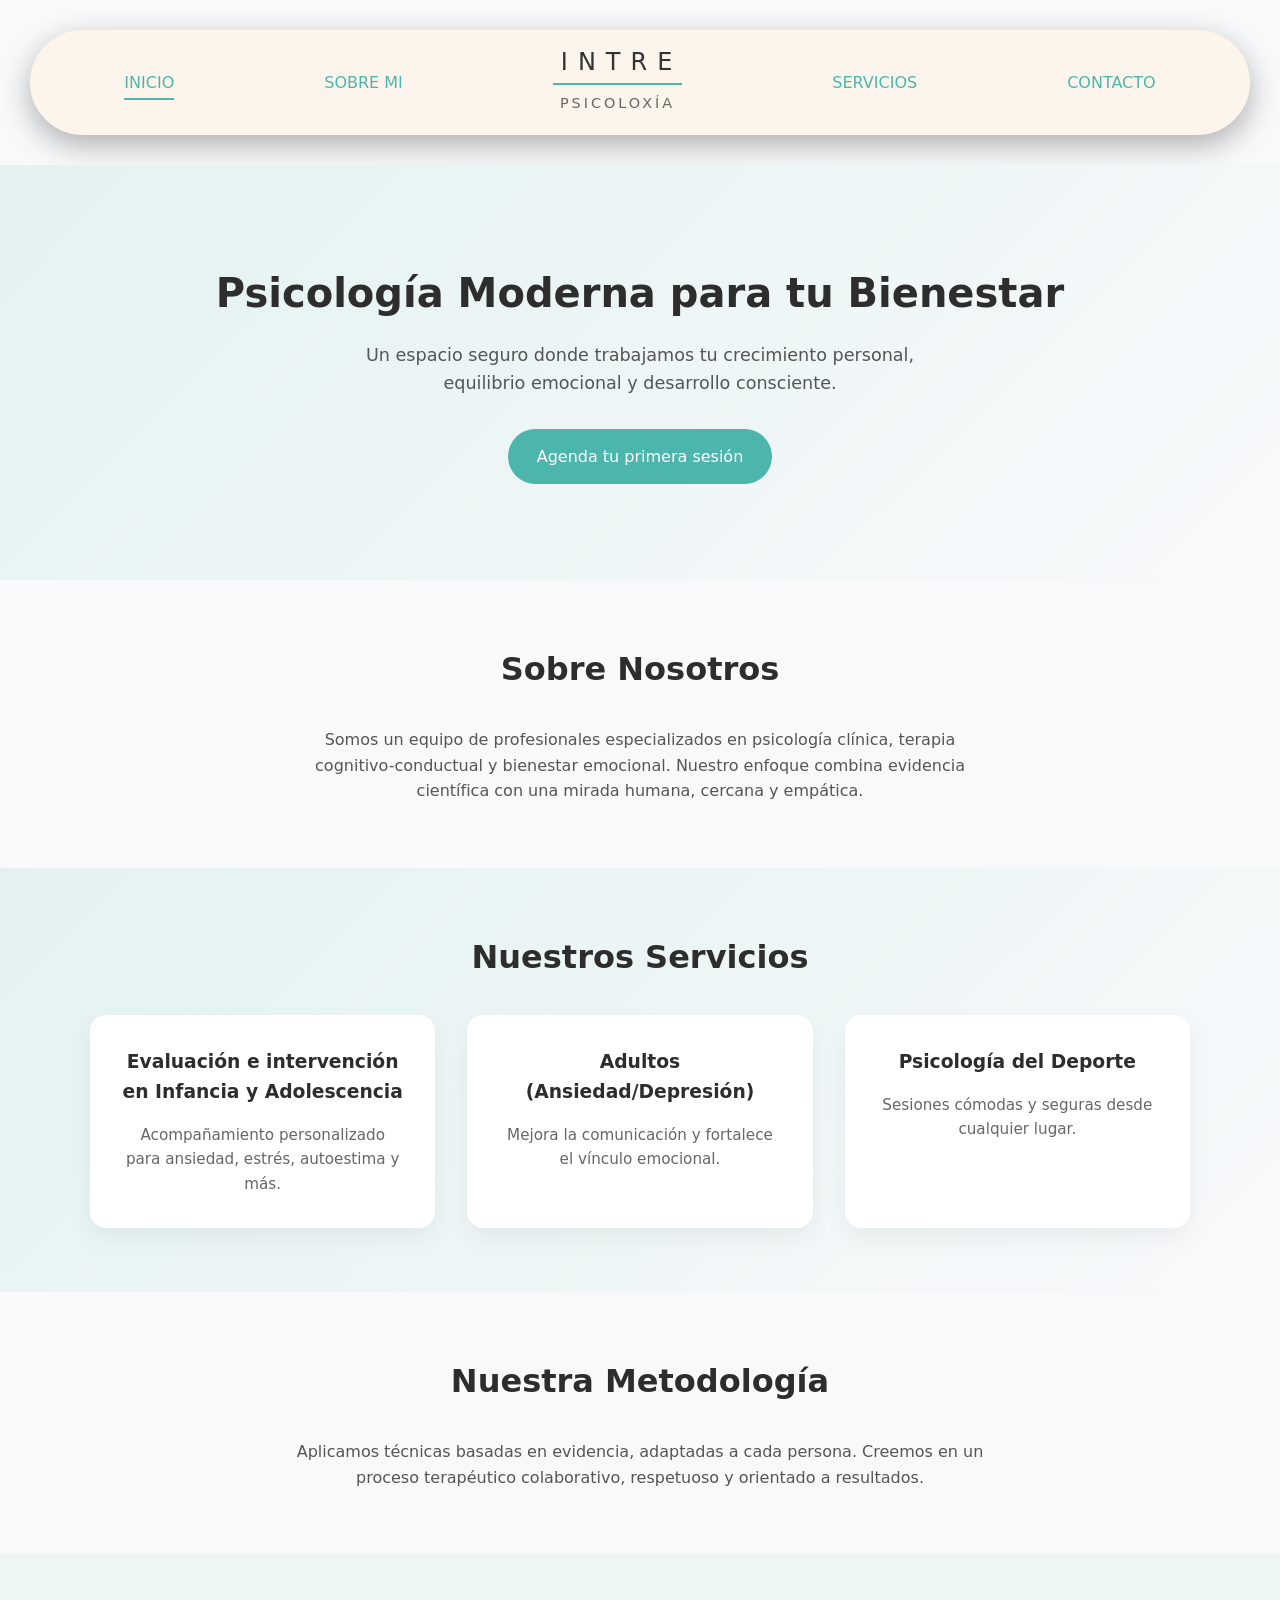
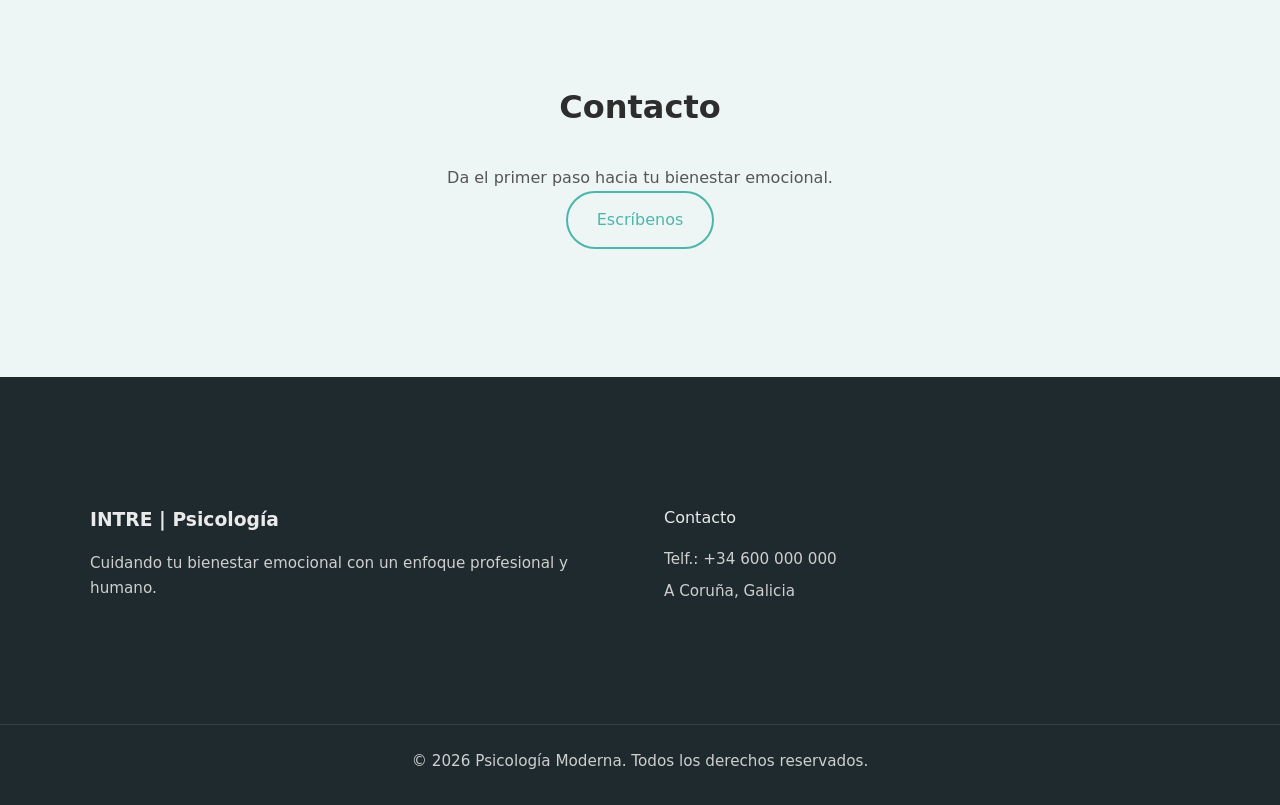
==== index.html @ 8d7d243c "add" ====
<!DOCTYPE html>
<html lang="es">
<head>
    <meta charset="UTF-8">
    <meta name="viewport" content="width=device-width, initial-scale=1.0">
    <title>INTRE | PSICOLOXÍA</title>
    <link rel="stylesheet" href="./estilos/estilos.css">
</head>
<body>
    <header>  
        <nav class="navBar">
            <ul class="navBarlist">
                <li><a class="enlace active" href="#">INICIO</a></li>
                <li><a class="enlace" href="#">SOBRE MI</a></li>
                <li class="logo-item">
                    <div class="logo-intre">
                        <a href="#">
                            <span class="nombre-principal">INTRE</span>
                            <div class="linea-divisora"></div>
                            <span class="especialidad">PSICOLOXÍA</span>
                        </a>
                    </div>
                </li>
                <li><a class="enlace" href="#">SERVICIOS</a></li>
                <li><a class="enlace" href="./views/contacto.html">CONTACTO</a></li>
            </ul>
        </nav>
    </header>
    <main>
      <!-- HERO -->
      <section class="hero">
        <div class="hero-content">
          <h1>Psicología Moderna para tu Bienestar</h1>
          <p>
            Un espacio seguro donde trabajamos tu crecimiento personal,
            equilibrio emocional y desarrollo consciente.
          </p>
          <a href="#contacto" class="btn-primary">Agenda tu primera sesión</a>
        </div>
      </section>
        <!-- SOBRE NOSOTROS -->
      <section class="about">
        <div class="container">
          <h2>Sobre Nosotros</h2>
          <p>
            Somos un equipo de profesionales especializados en psicología clínica,
            terapia cognitivo-conductual y bienestar emocional. Nuestro enfoque combina
            evidencia científica con una mirada humana, cercana y empática.
          </p>
        </div>
      </section>
        <!-- SERVICIOS -->
      <section class="services">
        <div class="container">
          <h2>Nuestros Servicios</h2>
          <div class="services-grid">
            <article class="card">
              <h3>Evaluación e intervención en Infancia y Adolescencia</h3>
              <p>Acompañamiento personalizado para ansiedad, estrés, autoestima y más.</p>
            </article>
            <article class="card">
              <h3>Adultos (Ansiedad/Depresión)</h3>
              <p>Mejora la comunicación y fortalece el vínculo emocional.</p>
            </article>
            <article class="card">
              <h3>Psicología del Deporte</h3>
              <p>Sesiones cómodas y seguras desde cualquier lugar.</p>
            </article>
          </div>
        </div>
      </section>
        <!-- METODOLOGÍA -->
      <section class="method">
        <div class="container">
          <h2>Nuestra Metodología</h2>
          <p>
            Aplicamos técnicas basadas en evidencia, adaptadas a cada persona.
            Creemos en un proceso terapéutico colaborativo, respetuoso y orientado a resultados.
          </p>
        </div>
      </section>
        <!-- CONTACTO -->
      <section id="contacto" class="contact">
        <div class="container">
          <h2>Contacto</h2>
          <p>Da el primer paso hacia tu bienestar emocional.</p>
          <a href="./views/contacto.html" class="btn-secondary">
            Escríbenos
          </a>
        </div>
      </section>
    </main>
    <footer class="footer">
      <div class="container footer-content">
        <div class="footer-brand">
          <h3>INTRE | Psicología</h3>
          <p>Cuidando tu bienestar emocional con un enfoque profesional y humano.</p>
        </div>
        <div class="footer-contact">
          <h4>Contacto</h4>
          <p>Telf.: +34 600 000 000</p>
          <p>A Coruña, Galicia</p>
        </div>
      </div>
      <div class="footer-bottom">
        <p>© 2026 Psicología Moderna. Todos los derechos reservados.</p>
      </div>
    </footer> 
</body>
</html>
---- estilos/estilos.css ----
header{
    background-color: #fdf5eb;
    margin: 30px;
    border-radius: 100px;
    box-shadow: 0 10px 30px rgba(0, 0, 0, 0.3);
}

.logo-intre {
    display: flex;
    flex-direction: column; /* Alinea los elementos uno sobre otro */
    align-items: center;    /* Centra el texto y la línea */
    text-align: center;
}

.logo-intre a{
    text-decoration: none;
    align-items: center;
    width: 100%;
    flex-direction: column;
   
}

.nombre-principal {
    font-size: 1.5rem;      /* Tamaño grande para destacar */
    letter-spacing: 10px;    /* Espaciado entre letras como en la imagen */
    color: #333;            /* Gris muy oscuro/negro */
    font-weight: 400;       /* No muy negrita, más elegante */
    line-height: 1;
    padding-left: 8px;
}

.linea-divisora {
    height: 2px;            /* Grosor de la línea del logo */
    width: 100%;            /* Ocupa todo el ancho de la palabra INTRE */
    background-color: #4db6ac; /* Color azul de la marca */
    margin: 5px 0;          /* Espacio arriba y abajo de la línea */
    align-items: center;
}

.especialidad {
    font-size: 0.9rem;      /* Más pequeña que el nombre */
    letter-spacing: 3px;    /* Mucho espacio entre letras para equilibrar */
    color: #666;            /* Gris un poco más claro */
}
.navBarlist {
    display: flex;
    justify-content: center; /* Centra todo el grupo */
    align-items: center;     /* Alinea verticalmente el texto con el logo */
    list-style: none;
    gap: 150px;               /* Espacio uniforme entre palabras y logo */
    padding: 20px;
}

.enlace{
    text-decoration: none;
    color: #4db6ac;
    position: relative;
    padding-bottom: 8px;
    transition: color 0.3s;
}
.enlace::after{
    content: '';
    position: absolute;
    width: 0;
    height: 2px;
    bottom: 0;
    left: 50%;
    background-color: #4db6ac; /* El azul de tu logo INTRE */
    transition: all 0.3s ease;
    transform: translateX(-50%);
}
.enlace:hover{
    color: #4db6ac;
}
.enlace:hover::after{
    width: 100%;
}
.active::after{
    width: 100%;
    background-color: #4db6ac;
}
/* ===== RESET ===== */
* {
  margin: 0;
  padding: 0;
  box-sizing: border-box;
}

body {
  font-family: 'Segoe UI', system-ui, -apple-system, sans-serif;
  background-color: #f8f9fb;
  color: #2d2d2d;
  line-height: 1.6;
}


/* ===== CONTENEDOR GENERAL ===== */


.container {
  width: 90%;
  max-width: 1100px;
  margin: 0 auto;
  padding: 4rem 0;
}


/* ===== HERO ===== */


.hero {
  background: linear-gradient(135deg, #e3f2f1, #f8f9fb);
  padding: 6rem 2rem;
  text-align: center;
}

.hero h1 {
  font-size: 2.5rem;
  font-weight: 600;
  margin-bottom: 1rem;
}

.hero p {
  max-width: 600px;
  margin: 0 auto 2rem auto;
  font-size: 1.1rem;
  color: #555;
}


/* ===== BOTONES ===== */


.btn-primary,
.btn-secondary {
  display: inline-block;
  padding: 0.9rem 1.8rem;
  border-radius: 50px;
  text-decoration: none;
  font-weight: 500;
  transition: all 0.3s ease;
}

.btn-primary {
  background-color: #4db6ac;
  color: white;
}

.btn-primary:hover {
  background-color: #3aa79d;
  transform: translateY(-2px);
}

.btn-secondary {
  background-color: transparent;
  border: 2px solid #4db6ac;
  color: #4db6ac;
}

.btn-secondary:hover {
  background-color: #4db6ac;
  color: white;
}


/* ===== SECCIONES ===== */


section h2 {
  text-align: center;
  font-size: 2rem;
  margin-bottom: 2rem;
  font-weight: 600;
}

.about p,
.method p,
.contact p {
  max-width: 700px;
  margin: 0 auto;
  text-align: center;
  color: #555;
}


/* ===== SERVICIOS ===== */


.services{
  background: linear-gradient(135deg, #e3f2f1, #f8f9fb);
}

.services-grid {
  display: grid;
  gap: 2rem;
  grid-template-columns: repeat(auto-fit, minmax(250px, 1fr));
}

.card {
  background: white;
  padding: 2rem;
  border-radius: 16px;
  box-shadow: 0 10px 25px rgba(0, 0, 0, 0.05);
  transition: all 0.3s ease;
  text-align: center;
}

.card h3 {
  margin-bottom: 1rem;
  font-weight: 600;
}

.card p {
  color: #666;
  font-size: 0.95rem;
}

.card:hover {
  transform: translateY(-5px);
  box-shadow: 0 15px 35px rgba(0, 0, 0, 0.08);
}

/* ===== CONTACTO ===== */
.contact {
  background-color: #eef6f5;
  text-align: center;
  padding: 4rem 2rem;
}

/* ===== RESPONSIVE ===== */
@media (max-width: 768px) {
  .hero h1 {
    font-size: 2rem;
  }

  .container {
    padding: 3rem 0;
  }
}


/* ===== FOOTER ===== */


.footer {
  background-color: #1f2a2e;
  color: #eaeaea;
  padding-top: 4rem;
}

.footer-content {
  display: grid;
  gap: 3rem;
  grid-template-columns: repeat(auto-fit, minmax(250px, 1fr));
}

.footer h3 {
  font-weight: 600;
  margin-bottom: 1rem;
}

.footer h4 {
  margin-bottom: 1rem;
  font-weight: 500;
}

.footer p {
  color: #cfcfcf;
  font-size: 0.95rem;
  margin-bottom: 0.5rem;
}

.footer ul {
  list-style: none;
}

.footer ul li {
  margin-bottom: 0.5rem;
}

.footer ul li a {
  text-decoration: none;
  color: #cfcfcf;
  transition: color 0.3s ease;
}

.footer ul li a:hover {
  color: #4db6ac;
}

.footer-bottom {
  text-align: center;
  padding: 1.5rem 0;
  margin-top: 3rem;
  border-top: 1px solid rgba(255, 255, 255, 0.1);
  font-size: 0.9rem;
  color: #aaaaaa;
}


/* ===== CONTACTO ===== */


/* ===== FORMULARIO DE CONTACTO ===== */


#psicoForm {
    max-width: 400px;
    background: #f9fbfd;
    padding: 20px;
    border-radius: 10px;
    box-shadow: 0 4px 6px rgba(0,0,0,0.1);
}

.campo { margin-bottom: 15px; }

input, textarea {
    width: 100%;
    padding: 10px;
    border: 1px solid #ccc;
    border-radius: 5px;
}

button {
    background-color: #25D366; /* Verde WhatsApp */
    color: white;
    border: none;
    padding: 12px 20px;
    border-radius: 5px;
    cursor: pointer;
    font-weight: bold;
    width: 100%;
}

button:hover {
    background-color: #128C7E;
}
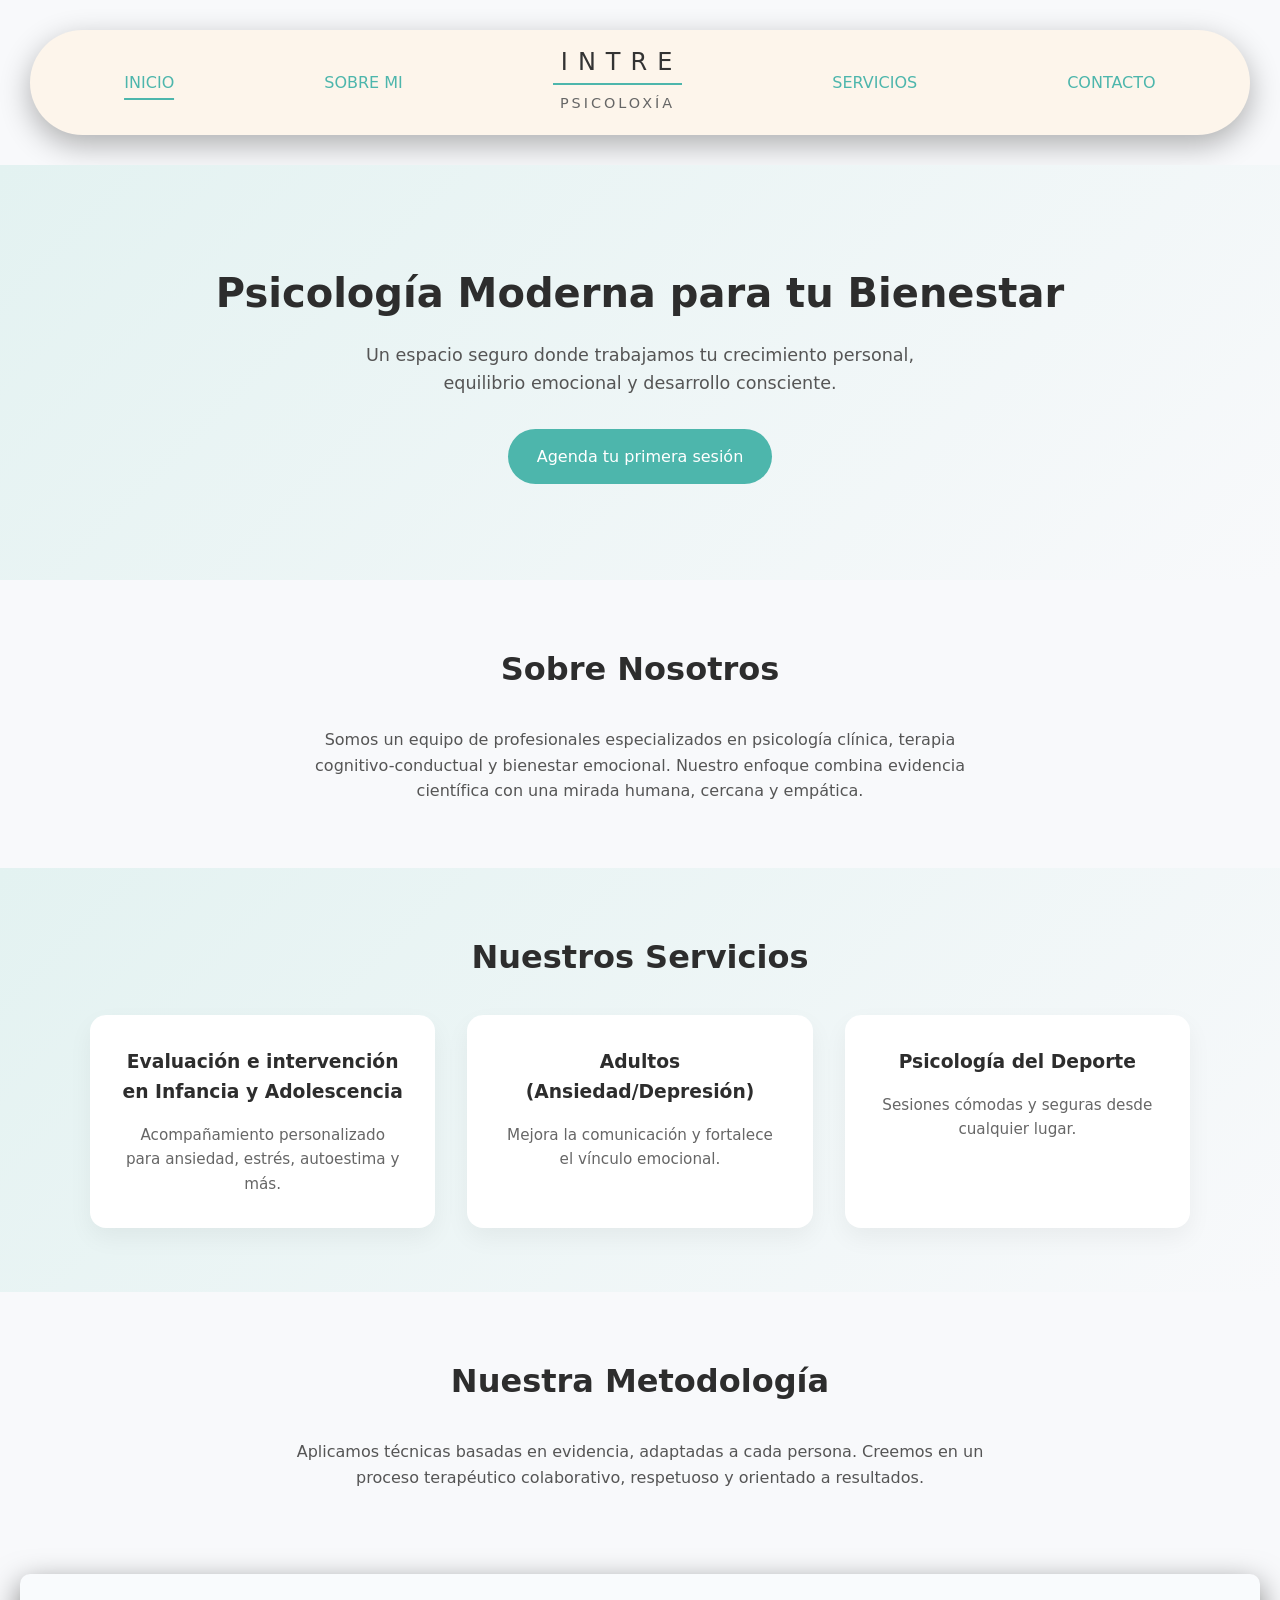
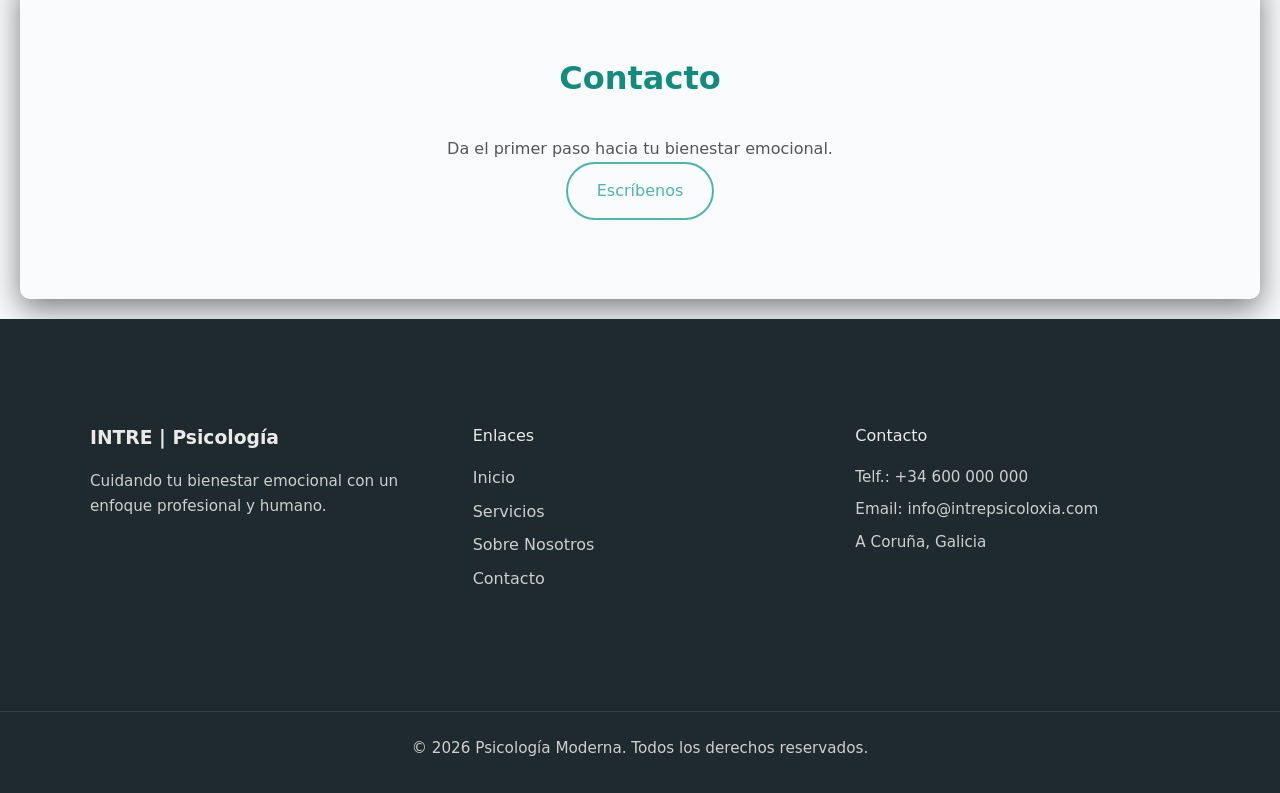
==== commit 918f7d5d: "contacto" ====
--- a/index.html
+++ b/index.html
@@ -96,9 +96,19 @@
           <h3>INTRE | Psicología</h3>
           <p>Cuidando tu bienestar emocional con un enfoque profesional y humano.</p>
         </div>
+        <div class="footer-links">
+                <h4>Enlaces</h4>
+                <ul>
+                    <li><a href="#">Inicio</a></li>
+                    <li><a href="#">Servicios</a></li>
+                    <li><a href="#">Sobre Nosotros</a></li>
+                    <li><a href="#contacto">Contacto</a></li>
+                </ul>
+            </div>
         <div class="footer-contact">
           <h4>Contacto</h4>
           <p>Telf.: +34 600 000 000</p>
+          <p>Email: info@intrepsicoloxia.com</p>
           <p>A Coruña, Galicia</p>
         </div>
       </div>
--- a/estilos/estilos.css
+++ b/estilos/estilos.css
@@ -138,7 +138,7 @@
   border-radius: 50px;
   text-decoration: none;
   font-weight: 500;
-  transition: all 0.3s ease;
+  transition: all 0.5s ease;
 }
 
 .btn-primary {
@@ -245,7 +245,7 @@
 .footer {
   background-color: #1f2a2e;
   color: #eaeaea;
-  padding-top: 4rem;
+  padding-top: 40px;
 }
 
 .footer-content {
@@ -303,35 +303,98 @@
 
 /* ===== FORMULARIO DE CONTACTO ===== */
 
-
+#direction {
+  background: linear-gradient(135deg, #e3f2f1, #f8f9fb);
+  padding: 80px 40px;
+  margin-bottom: 40px;
+  border-radius: 20px;
+}
+#direction h1 {
+  margin-top: 20px;
+  text-align: center;
+  color: #128C7E;
+  padding-top: 30px;
+}
+.container-direction {
+  display: flex;
+  gap: 40px;
+  align-items: center;
+  margin-top: 40px;
+}
+.map {
+  width: 100%;
+  max-width: 900px;
+  margin: 30px;
+  border-radius: 15px; 
+  overflow: hidden;    
+  box-shadow: 0 10px 30px rgba(0, 0, 0, 0.5);
+}
+.map iframe {
+  width: 100%;
+  display: block;
+}
+.contactos-container {
+  flex: 1;
+  font-size: 1.1em;
+  padding: 15px;
+}
+.contactos-container p {
+  margin: 20px;
+  padding: 10px;
+}
+.contactos-container h3 {
+  margin-bottom: 20px;
+  color: #128C7E;
+  text-align: center;
+  max-width: 600px;
+}
+#contacto {
+  background: #f9fbfd;
+  padding: 15px;
+  border-radius: 10px;
+  box-shadow: 0 10px 30px rgba(0,0,0,0.5);
+  margin: 20px;
+}
+#contacto h2 {
+  color: #128C7E;
+
+}
 #psicoForm {
-    max-width: 400px;
-    background: #f9fbfd;
-    padding: 20px;
-    border-radius: 10px;
-    box-shadow: 0 4px 6px rgba(0,0,0,0.1);
-}
-
-.campo { margin-bottom: 15px; }
-
-input, textarea {
-    width: 100%;
-    padding: 10px;
-    border: 1px solid #ccc;
-    border-radius: 5px;
+  max-width: 600px;
+  margin: 40px auto;
+  display: flex;
+  flex-direction: column;
+  gap: 20px;
+}
+
+.campo { 
+  display: flex;
+  flex-direction: column; 
+}
+.campo label {
+  margin-bottom: 8px;
+  font-weight: 500;
+}
+.campo input, textarea {
+  padding: 10px;
+  border: 2px solid #ccc;
+  border-radius: 8px;
+  font-size: 1em;
 }
 
 button {
-    background-color: #25D366; /* Verde WhatsApp */
-    color: white;
-    border: none;
-    padding: 12px 20px;
-    border-radius: 5px;
-    cursor: pointer;
-    font-weight: bold;
-    width: 100%;
+  background-color: #25D366; /* Verde WhatsApp */
+  color: white;
+  border: 2px solid #25D366;
+  padding: 12px 20px;
+  border-radius: 5px;
+  cursor: pointer;
+  font-weight: bold;
+  width: 100%;
+  transition: 0.6s;
 }
 
 button:hover {
-    background-color: #128C7E;
+  background-color: white;
+  color: #25D366;
 }
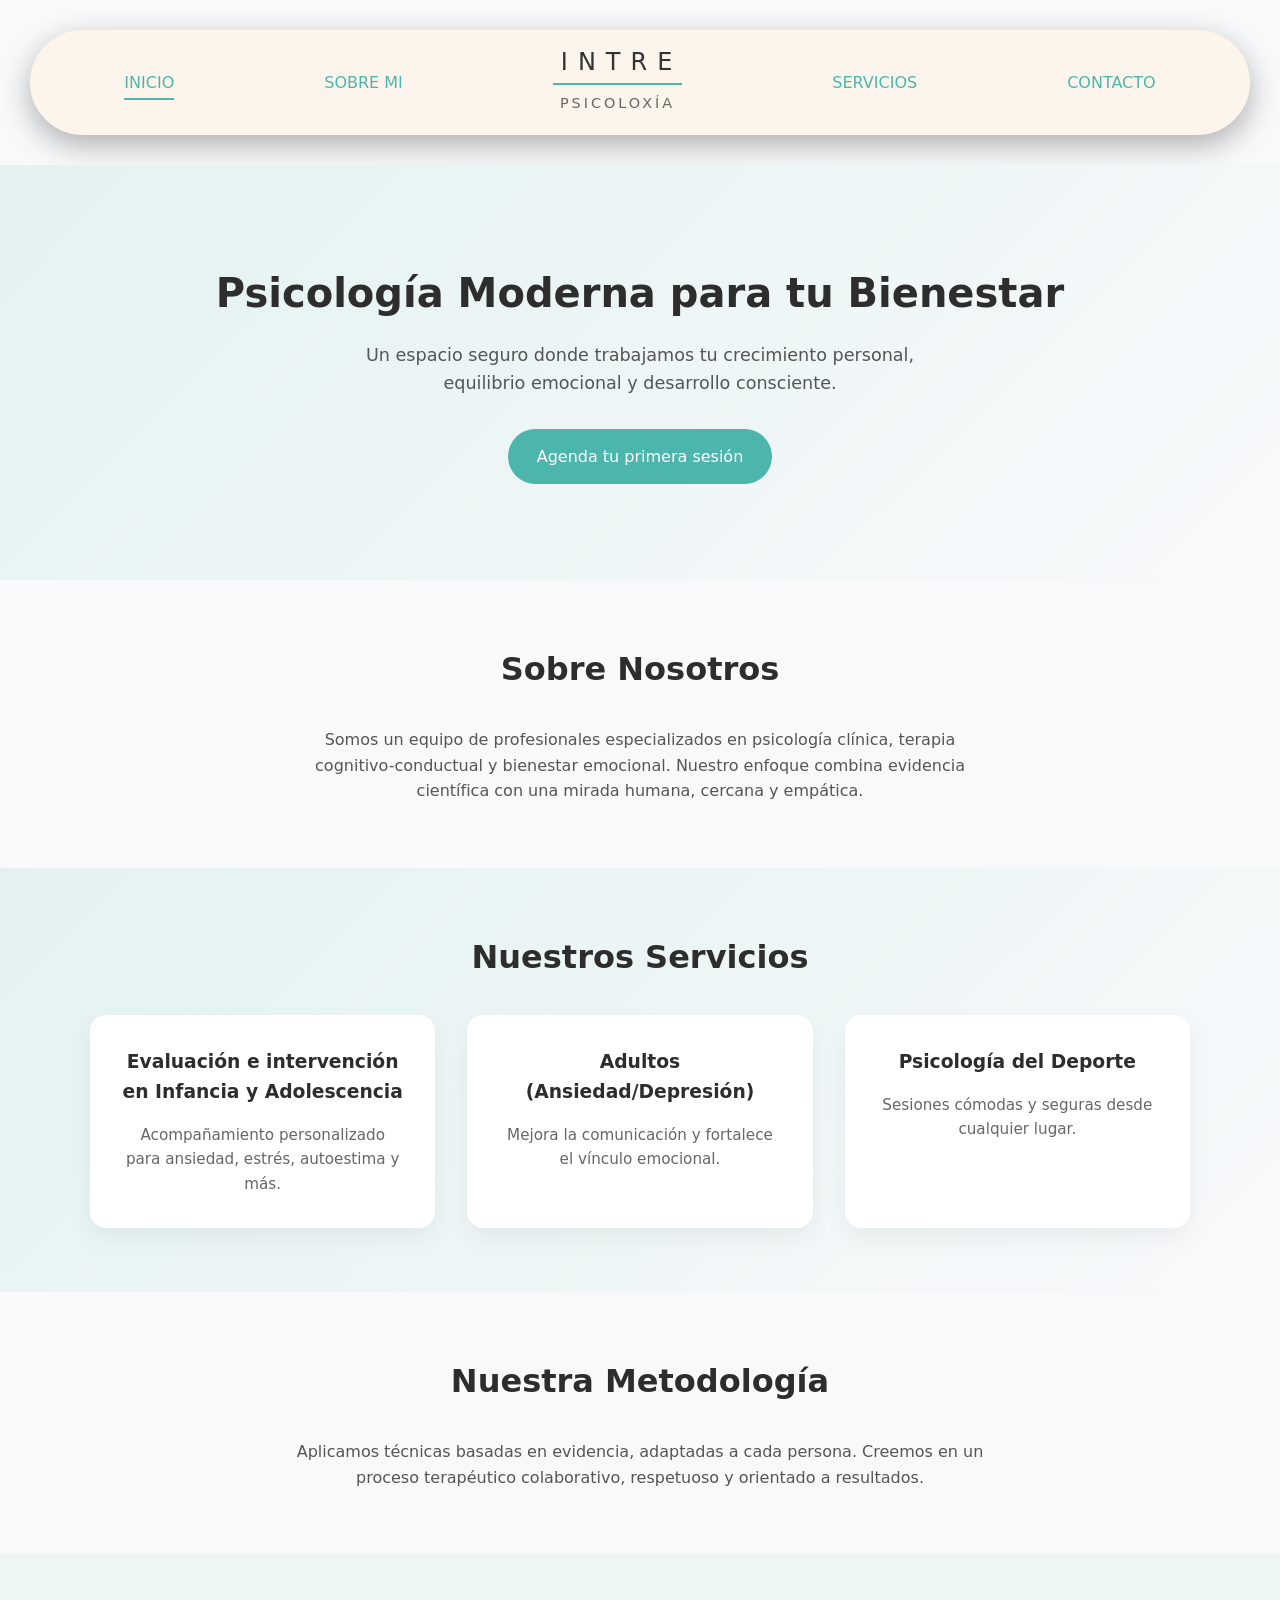
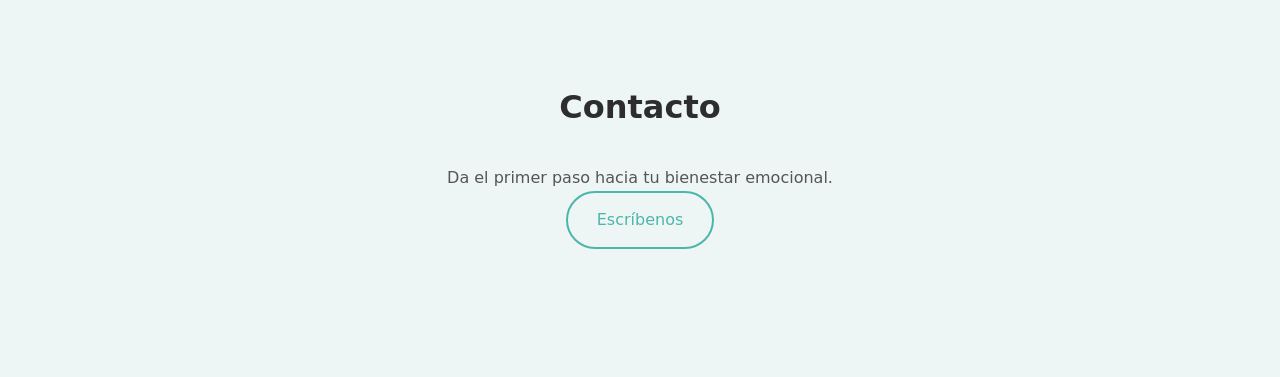
==== commit 5a8b4778: "0.2" ====
--- a/index.html
+++ b/index.html
@@ -5,116 +5,101 @@
     <meta name="viewport" content="width=device-width, initial-scale=1.0">
     <title>INTRE | PSICOLOXÍA</title>
     <link rel="stylesheet" href="./estilos/estilos.css">
+    <link rel="icon" type="image/x-icon" href="./favicon.ico">
 </head>
 <body>
-    <header>  
-        <nav class="navBar">
-            <ul class="navBarlist">
-                <li><a class="enlace active" href="#">INICIO</a></li>
-                <li><a class="enlace" href="#">SOBRE MI</a></li>
-                <li class="logo-item">
-                    <div class="logo-intre">
-                        <a href="#">
-                            <span class="nombre-principal">INTRE</span>
-                            <div class="linea-divisora"></div>
-                            <span class="especialidad">PSICOLOXÍA</span>
-                        </a>
-                    </div>
-                </li>
-                <li><a class="enlace" href="#">SERVICIOS</a></li>
-                <li><a class="enlace" href="./views/contacto.html">CONTACTO</a></li>
-            </ul>
-        </nav>
-    </header>
-    <main>
+  <header>  
+    <nav class="navBar">
+      <ul class="navBarlist">
+        <li><a class="enlace active" href="#">INICIO</a></li>
+          <li><a class="enlace" href="#">SOBRE MI</a></li>
+            <li class="logo-item">
+              <div class="logo-intre">
+                <a href="#">
+                  <span class="nombre-principal">INTRE</span>
+                    <div class="linea-divisora"></div>
+                  <span class="especialidad">PSICOLOXÍA</span>
+                </a>
+              </div>
+            </li>
+            <li class="dropdown">
+              <a class="enlace" href="#">SERVICIOS</a>
+                <ul class="submenu">
+                  <li><a class="enlace" href="#">Infancia y Adolescencia</a></li>
+                  <li><a class="enlace" href="#">Adultos (Ansiedad/Depresión)</a></li>
+                  <li><a class="enlace" href="#">Psicología del Deporte</a></li>
+                </ul> 
+            </li>
+            <li><a class="enlace" href="./views/contacto.html">CONTACTO</a></li>
+      </ul>
+    </nav>
+  </header>
+  <main>
       <!-- HERO -->
-      <section class="hero">
-        <div class="hero-content">
-          <h1>Psicología Moderna para tu Bienestar</h1>
-          <p>
-            Un espacio seguro donde trabajamos tu crecimiento personal,
-            equilibrio emocional y desarrollo consciente.
-          </p>
-          <a href="#contacto" class="btn-primary">Agenda tu primera sesión</a>
-        </div>
-      </section>
-        <!-- SOBRE NOSOTROS -->
-      <section class="about">
-        <div class="container">
-          <h2>Sobre Nosotros</h2>
-          <p>
-            Somos un equipo de profesionales especializados en psicología clínica,
-            terapia cognitivo-conductual y bienestar emocional. Nuestro enfoque combina
-            evidencia científica con una mirada humana, cercana y empática.
-          </p>
-        </div>
-      </section>
-        <!-- SERVICIOS -->
-      <section class="services">
-        <div class="container">
-          <h2>Nuestros Servicios</h2>
-          <div class="services-grid">
-            <article class="card">
-              <h3>Evaluación e intervención en Infancia y Adolescencia</h3>
-              <p>Acompañamiento personalizado para ansiedad, estrés, autoestima y más.</p>
-            </article>
-            <article class="card">
-              <h3>Adultos (Ansiedad/Depresión)</h3>
-              <p>Mejora la comunicación y fortalece el vínculo emocional.</p>
-            </article>
-            <article class="card">
-              <h3>Psicología del Deporte</h3>
-              <p>Sesiones cómodas y seguras desde cualquier lugar.</p>
-            </article>
-          </div>
-        </div>
-      </section>
-        <!-- METODOLOGÍA -->
-      <section class="method">
-        <div class="container">
-          <h2>Nuestra Metodología</h2>
-          <p>
-            Aplicamos técnicas basadas en evidencia, adaptadas a cada persona.
-            Creemos en un proceso terapéutico colaborativo, respetuoso y orientado a resultados.
-          </p>
-        </div>
-      </section>
-        <!-- CONTACTO -->
-      <section id="contacto" class="contact">
-        <div class="container">
-          <h2>Contacto</h2>
-          <p>Da el primer paso hacia tu bienestar emocional.</p>
-          <a href="./views/contacto.html" class="btn-secondary">
-            Escríbenos
-          </a>
-        </div>
-      </section>
-    </main>
-    <footer class="footer">
-      <div class="container footer-content">
-        <div class="footer-brand">
-          <h3>INTRE | Psicología</h3>
-          <p>Cuidando tu bienestar emocional con un enfoque profesional y humano.</p>
-        </div>
-        <div class="footer-links">
-                <h4>Enlaces</h4>
-                <ul>
-                    <li><a href="#">Inicio</a></li>
-                    <li><a href="#">Servicios</a></li>
-                    <li><a href="#">Sobre Nosotros</a></li>
-                    <li><a href="#contacto">Contacto</a></li>
-                </ul>
-            </div>
-        <div class="footer-contact">
-          <h4>Contacto</h4>
-          <p>Telf.: +34 600 000 000</p>
-          <p>Email: info@intrepsicoloxia.com</p>
-          <p>A Coruña, Galicia</p>
+    <section class="hero">
+      <div class="hero-content">
+        <h1>Psicología Moderna para tu Bienestar</h1>
+        <p>
+          Un espacio seguro donde trabajamos tu crecimiento personal,
+          equilibrio emocional y desarrollo consciente.
+        </p>
+        <a href="#contacto" class="btn-primary">Agenda tu primera sesión</a>
+      </div>
+    </section>
+      <!-- SOBRE NOSOTROS -->
+    <section class="about">
+      <div class="container">
+        <h2>Sobre Nosotros</h2>
+        <p>
+          Somos un equipo de profesionales especializados en psicología clínica,
+          terapia cognitivo-conductual y bienestar emocional. Nuestro enfoque combina
+          evidencia científica con una mirada humana, cercana y empática.
+        </p>
+      </div>
+    </section>
+      <!-- SERVICIOS -->
+    <section class="services">
+      <div class="container">
+        <h2>Nuestros Servicios</h2>
+        <div class="services-grid">
+          <article class="card">
+            <h3>Evaluación e intervención en Infancia y Adolescencia</h3>
+            <p>Acompañamiento personalizado para ansiedad, estrés, autoestima y más.</p>
+          </article>
+          <article class="card">
+            <h3>Adultos (Ansiedad/Depresión)</h3>
+            <p>Mejora la comunicación y fortalece el vínculo emocional.</p>
+          </article>
+          <article class="card">
+            <h3>Psicología del Deporte</h3>
+            <p>Sesiones cómodas y seguras desde cualquier lugar.</p>
+          </article>
         </div>
       </div>
-      <div class="footer-bottom">
-        <p>© 2026 Psicología Moderna. Todos los derechos reservados.</p>
+    </section>
+      <!-- METODOLOGÍA -->
+    <section class="method">
+      <div class="container">
+        <h2>Nuestra Metodología</h2>
+        <p>
+          Aplicamos técnicas basadas en evidencia, adaptadas a cada persona.
+          Creemos en un proceso terapéutico colaborativo, respetuoso y orientado a resultados.
+        </p>
       </div>
-    </footer> 
+    </section>
+        <!-- CONTACTO -->
+    <section id="contacto" class="contact">
+      <div class="container">
+        <h2>Contacto</h2>
+        <p>Da el primer paso hacia tu bienestar emocional.</p>
+        <a href="./views/contacto.html" class="btn-secondary">
+          Escríbenos
+        </a>
+      </div>
+    </section>
+  </main>
+  <footer>
+
+  </footer>
 </body>
 </html>
--- a/estilos/estilos.css
+++ b/estilos/estilos.css
@@ -1,83 +1,126 @@
 header{
-    background-color: #fdf5eb;
-    margin: 30px;
-    border-radius: 100px;
-    box-shadow: 0 10px 30px rgba(0, 0, 0, 0.3);
+  background-color: #fdf5eb;
+  margin: 30px;
+  border-radius: 100px;
+  box-shadow: 0 10px 30px rgba(0, 0, 0, 0.3);
 }
 
 .logo-intre {
-    display: flex;
-    flex-direction: column; /* Alinea los elementos uno sobre otro */
-    align-items: center;    /* Centra el texto y la línea */
-    text-align: center;
+  display: flex;
+  flex-direction: column; /* Alinea los elementos uno sobre otro */
+  align-items: center;    /* Centra el texto y la línea */
+  text-align: center;
 }
 
 .logo-intre a{
-    text-decoration: none;
-    align-items: center;
-    width: 100%;
-    flex-direction: column;
+  text-decoration: none;
+  align-items: center;
+  width: 100%;
+  flex-direction: column;
    
 }
 
 .nombre-principal {
-    font-size: 1.5rem;      /* Tamaño grande para destacar */
-    letter-spacing: 10px;    /* Espaciado entre letras como en la imagen */
-    color: #333;            /* Gris muy oscuro/negro */
-    font-weight: 400;       /* No muy negrita, más elegante */
-    line-height: 1;
-    padding-left: 8px;
+  font-size: 1.5rem;      /* Tamaño grande para destacar */
+  letter-spacing: 10px;    /* Espaciado entre letras como en la imagen */
+  color: #333;            /* Gris muy oscuro/negro */
+  font-weight: 400;       /* No muy negrita, más elegante */
+  line-height: 1;
+  padding-left: 8px;
 }
 
 .linea-divisora {
-    height: 2px;            /* Grosor de la línea del logo */
-    width: 100%;            /* Ocupa todo el ancho de la palabra INTRE */
-    background-color: #4db6ac; /* Color azul de la marca */
-    margin: 5px 0;          /* Espacio arriba y abajo de la línea */
-    align-items: center;
+  height: 2px;            /* Grosor de la línea del logo */
+  width: 100%;            /* Ocupa todo el ancho de la palabra INTRE */
+  background-color: #4db6ac; /* Color azul de la marca */
+  margin: 5px 0;          /* Espacio arriba y abajo de la línea */
+  align-items: center;
 }
 
 .especialidad {
-    font-size: 0.9rem;      /* Más pequeña que el nombre */
-    letter-spacing: 3px;    /* Mucho espacio entre letras para equilibrar */
-    color: #666;            /* Gris un poco más claro */
+  font-size: 0.9rem;      /* Más pequeña que el nombre */
+  letter-spacing: 3px;    /* Mucho espacio entre letras para equilibrar */
+  color: #666;            /* Gris un poco más claro */
 }
 .navBarlist {
-    display: flex;
-    justify-content: center; /* Centra todo el grupo */
-    align-items: center;     /* Alinea verticalmente el texto con el logo */
-    list-style: none;
-    gap: 150px;               /* Espacio uniforme entre palabras y logo */
-    padding: 20px;
+  display: flex;
+  justify-content: center; /* Centra todo el grupo */
+  align-items: center;     /* Alinea verticalmente el texto con el logo */
+  list-style: none;
+  gap: 150px;               /* Espacio uniforme entre palabras y logo */
+  padding: 20px;
 }
 
 .enlace{
-    text-decoration: none;
-    color: #4db6ac;
-    position: relative;
-    padding-bottom: 8px;
-    transition: color 0.3s;
+  text-decoration: none;
+  color: #4db6ac;
+  position: relative;
+  padding-bottom: 8px;
+  transition: color 0.3s;
 }
 .enlace::after{
-    content: '';
-    position: absolute;
-    width: 0;
-    height: 2px;
-    bottom: 0;
-    left: 50%;
-    background-color: #4db6ac; /* El azul de tu logo INTRE */
-    transition: all 0.3s ease;
-    transform: translateX(-50%);
+  content: '';
+  position: absolute;
+  width: 0;
+  height: 2px;
+  bottom: 0;
+  left: 50%;
+  background-color: #4db6ac; /* El azul de tu logo INTRE */
+  transition: all 0.3s ease;
+  transform: translateX(-50%);
 }
 .enlace:hover{
-    color: #4db6ac;
+  color: #4db6ac;
 }
 .enlace:hover::after{
-    width: 100%;
+  width: 100%;
 }
 .active::after{
-    width: 100%;
-    background-color: #4db6ac;
+  width: 100%;
+  background-color: #4db6ac;
+}
+.dropdown {
+  position: relative;
+}
+.submenu {
+  display: none;
+  position: absolute;
+  top: auto;
+  left: 50%;
+  transform: translateX(-50%);
+  background-color: #fdf5eb;
+  min-width: 200px;
+  border-radius: 15px;
+  box-shadow: 0 10px 25px rgba(0, 0, 0, 0.15);
+  padding: 10px 0;
+  z-index: 100;
+  list-style: none;
+}
+.dropdown:hover .submenu {
+  display: block;
+  animation: fadeIn 0.6s ease;
+}
+.submenu li a {
+  display: block;
+  padding: 10px 20px;
+  color: #4db6ac;
+  text-decoration: none;
+  font-size: 0.9rem;
+  transition: background-color 0.6s, color 0.6s;
+}
+.submenu li a:hover {
+  background-color: #e3f2f1;
+  color: #4db6ac;
+}
+@keyframes fadeIn {
+  from {
+    opacity: 0;
+    transform: translate(-50%, 10px);
+  }
+  to {
+    opacity: 1;
+    transform: translate(-50%, 0);
+  }
 }
 /* ===== RESET ===== */
 * {
@@ -242,148 +285,63 @@
 /* ===== FOOTER ===== */
 
 
-.footer {
-  background-color: #1f2a2e;
+footer {
+  background-color: #2c3f46;
   color: #eaeaea;
-  padding-top: 40px;
-}
-
-.footer-content {
-  display: grid;
-  gap: 3rem;
-  grid-template-columns: repeat(auto-fit, minmax(250px, 1fr));
-}
-
-.footer h3 {
-  font-weight: 600;
-  margin-bottom: 1rem;
-}
-
-.footer h4 {
-  margin-bottom: 1rem;
-  font-weight: 500;
-}
-
-.footer p {
-  color: #cfcfcf;
-  font-size: 0.95rem;
-  margin-bottom: 0.5rem;
-}
-
-.footer ul {
-  list-style: none;
-}
-
-.footer ul li {
-  margin-bottom: 0.5rem;
-}
-
-.footer ul li a {
-  text-decoration: none;
-  color: #cfcfcf;
-  transition: color 0.3s ease;
-}
-
-.footer ul li a:hover {
-  color: #4db6ac;
-}
-
-.footer-bottom {
-  text-align: center;
-  padding: 1.5rem 0;
-  margin-top: 3rem;
-  border-top: 1px solid rgba(255, 255, 255, 0.1);
-  font-size: 0.9rem;
-  color: #aaaaaa;
-}
+  display: flex;
+  justify-content: space-between;
+  align-items: center;
+  width: 100%;
+}
+
 
 
 /* ===== CONTACTO ===== */
 
 
 /* ===== FORMULARIO DE CONTACTO ===== */
-
-#direction {
-  background: linear-gradient(135deg, #e3f2f1, #f8f9fb);
-  padding: 80px 40px;
-  margin-bottom: 40px;
+/* Ajuste del contenedor principal para que sea flexible */
+.container-direction {
+  display: flex;
+  gap: 50px;
+  align-items: stretch;
+  max-width: 1200px;
+  margin: 0 auto;
+}
+
+/* Tarjeta del Formulario (Lado Izquierdo) */
+.contact-card-form {
+  flex: 1;
+  background-color: #f9fbfd; 
+  padding: 40px;
   border-radius: 20px;
-}
-#direction h1 {
-  margin-top: 20px;
-  text-align: center;
-  color: #128C7E;
-  padding-top: 30px;
-}
-.container-direction {
-  display: flex;
-  gap: 40px;
-  align-items: center;
-  margin-top: 40px;
-}
-.map {
-  width: 100%;
-  max-width: 900px;
-  margin: 30px;
-  border-radius: 15px; 
-  overflow: hidden;    
-  box-shadow: 0 10px 30px rgba(0, 0, 0, 0.5);
-}
-.map iframe {
-  width: 100%;
-  display: block;
-}
-.contactos-container {
-  flex: 1;
-  font-size: 1.1em;
-  padding: 15px;
-}
-.contactos-container p {
-  margin: 20px;
-  padding: 10px;
-}
-.contactos-container h3 {
-  margin-bottom: 20px;
-  color: #128C7E;
-  text-align: center;
-  max-width: 600px;
-}
-#contacto {
+  box-shadow: 0 15px 35px rgba(0, 0, 0, 0.4);
+}
+
+.contact-card-form h3 {
+  color: #4db6ac;
+  margin-bottom: 25px;
+  font-size: 1.8rem;
+  text-align: left;
+}
+
+.contact-card-form label {
+  color: #2d2d2d;
+  font-size: 1rem;
+  margin-bottom: 5px;
+}
+
+.contact-card-form input, 
+.contact-card-form textarea {
   background: #f9fbfd;
-  padding: 15px;
-  border-radius: 10px;
-  box-shadow: 0 10px 30px rgba(0,0,0,0.5);
-  margin: 20px;
-}
-#contacto h2 {
-  color: #128C7E;
-
-}
-#psicoForm {
-  max-width: 600px;
-  margin: 40px auto;
-  display: flex;
-  flex-direction: column;
-  gap: 20px;
-}
-
-.campo { 
-  display: flex;
-  flex-direction: column; 
-}
-.campo label {
-  margin-bottom: 8px;
-  font-weight: 500;
-}
-.campo input, textarea {
-  padding: 10px;
-  border: 2px solid #ccc;
+  border: 2px solid #444;
+  color: #2d2d2d;
+  padding: 12px;
+  margin-bottom: 15px;
   border-radius: 8px;
-  font-size: 1em;
-}
-
+}
 button {
-  background-color: #25D366; /* Verde WhatsApp */
+  background-color: #25D366;
   color: white;
   border: 2px solid #25D366;
   padding: 12px 20px;
@@ -391,10 +349,86 @@
   cursor: pointer;
   font-weight: bold;
   width: 100%;
-  transition: 0.6s;
-}
-
+  transition: 0.7s;
+}
 button:hover {
   background-color: white;
   color: #25D366;
+}
+.campo {
+  display: flex;
+  flex-direction: column;
+}
+.campo input:focus,
+.campo textarea:focus {
+  border-color: #25D366;
+  outline: none;
+  box-shadow: 0 0 5px rgba(37, 211, 102, 0.5);
+}
+/* Lado Derecho: Grid de iconos */
+.contact-info-side {
+  flex: 1;
+  background-color: #f9fbfd; 
+  padding: 40px;
+  border-radius: 20px;
+  box-shadow: 0 15px 35px rgba(0, 0, 0, 0.4);
+}
+
+.titulo-intre-brand {
+  color: #128C7E;
+  margin-bottom: 30px;
+  text-align: left !important;
+}
+
+.info-grid-custom {
+  display: grid;
+  grid-template-columns: 1fr 1fr; /* Crea las 2 columnas */
+  gap: 40px 20px; /* Espacio vertical y horizontal */
+  margin-bottom: 40px;
+}
+
+.info-item {
+  display: flex;
+  flex-direction: column;
+  align-items: flex-start;
+}
+
+.info-item img {
+  width: 32px;
+  height: 32px;
+  margin-bottom: 10px;
+  object-fit: contain;
+}
+
+.info-item p {
+  font-size: 0.95rem;
+  color: #666;
+  margin: 0 !important;
+}
+
+/* Mapa tipo "thumbnail" */
+/* Nuevo contenedor para el mapa abajo */
+.mapa-centrado {
+  width: 80%;            /* Ocupa el 80% horizontalmente */
+  height: 450px;         /* Altura del mapa */
+  margin: 50px auto 80px;   /* 'auto' lo centra horizontalmente y 50px de margen arriba */
+  border-radius: 20px;   /* Bordes redondeados para que pegue con tu diseño */
+  overflow: hidden;
+  box-shadow: 0 15px 35px rgba(0, 0, 0, 0.4); 
+}
+
+.mapa-centrado iframe {
+  width: 100%;
+  height: 100%;
+}
+
+
+/* Responsividad para móviles */
+@media (max-width: 850px) {
+  .container-direction {
+    flex-direction: column;
+  }
+  .info-grid-custom {
+    grid-template-columns: 1fr; /* Una columna en pantallas pequeñas */
+  }
 }
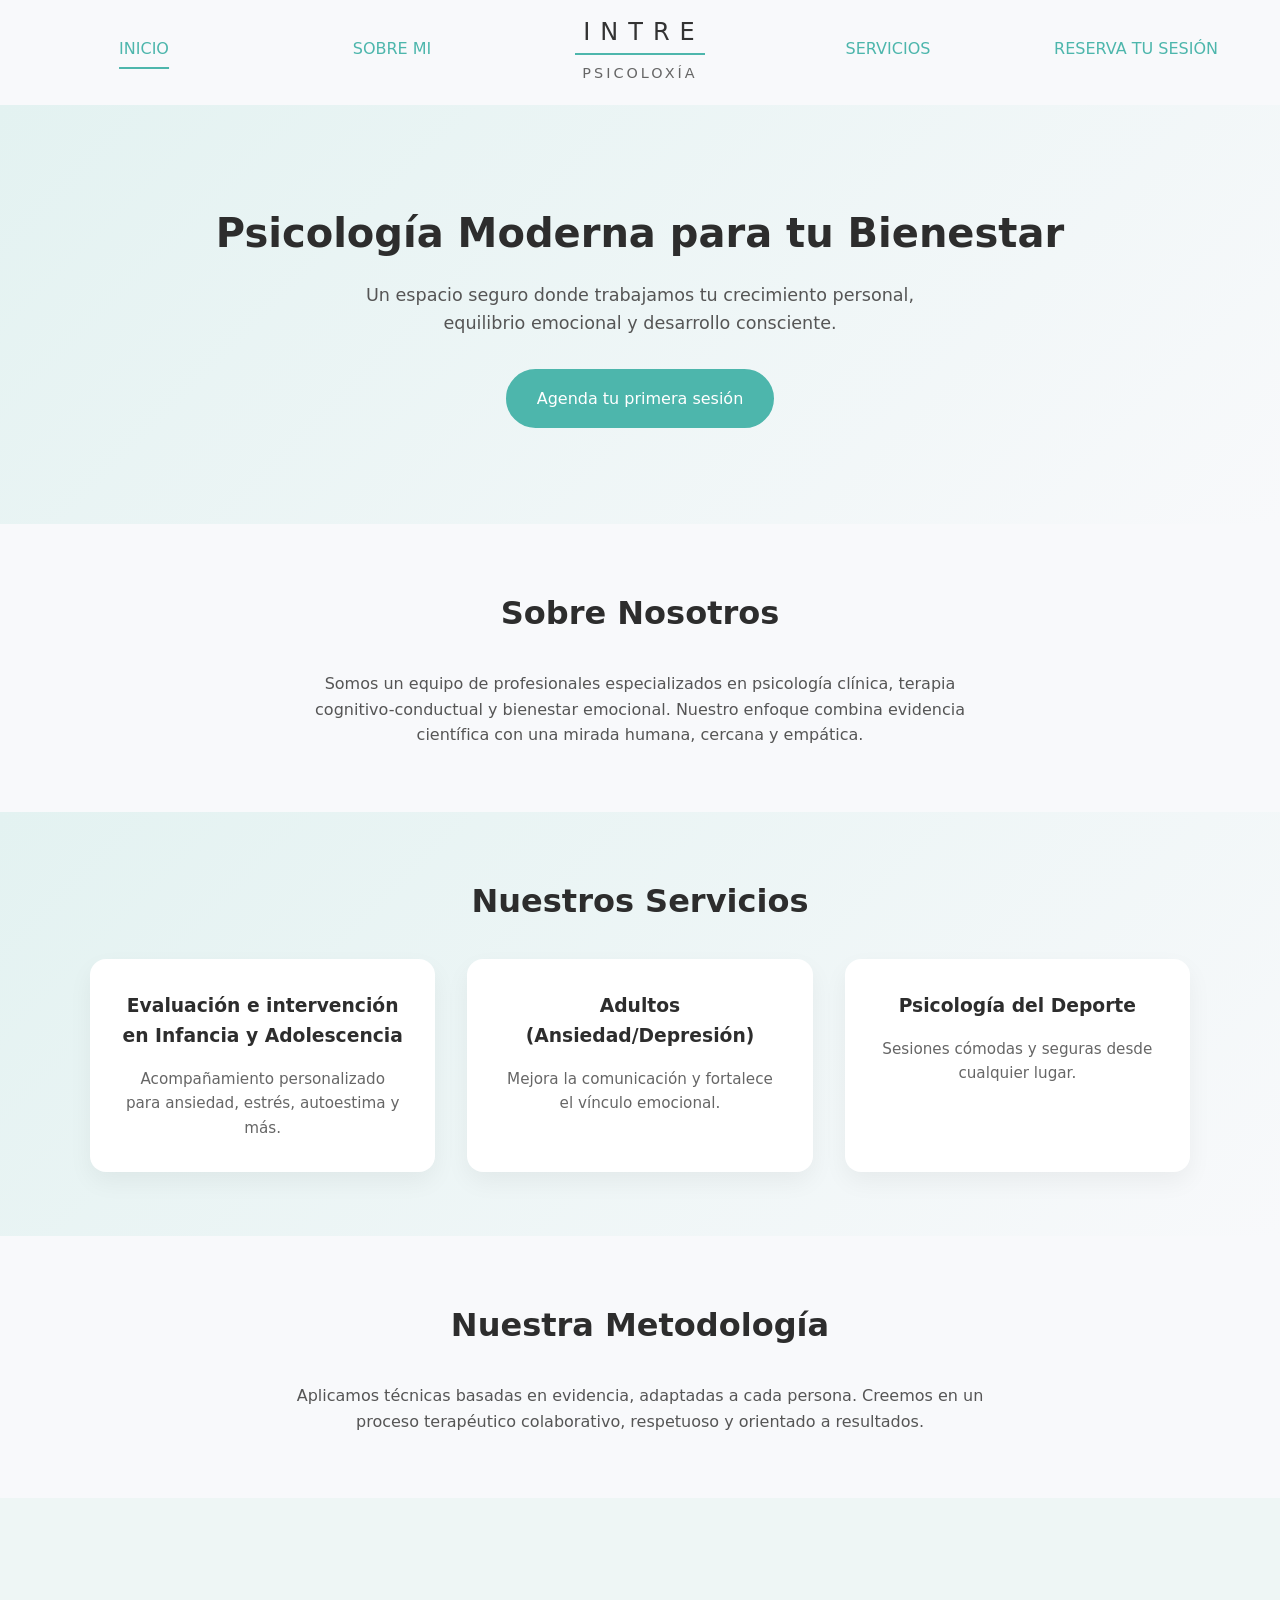
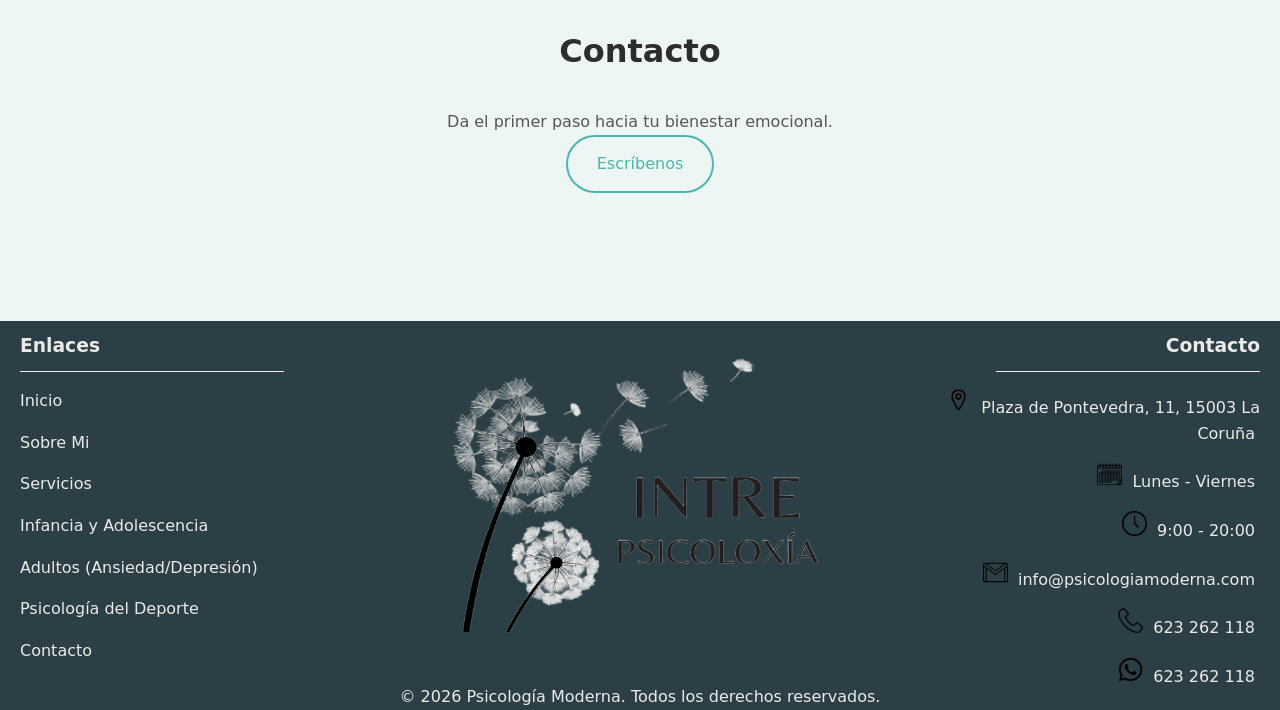
==== commit 31019e27: "0.3" ====
--- a/index.html
+++ b/index.html
@@ -30,8 +30,8 @@
                   <li><a class="enlace" href="#">Psicología del Deporte</a></li>
                 </ul> 
             </li>
-            <li><a class="enlace" href="./views/contacto.html">CONTACTO</a></li>
-      </ul>
+            <li><a class="enlace" href="./views/contacto.html">RESERVA TU SESIÓN</a></li>
+       </ul>
     </nav>
   </header>
   <main>
@@ -99,7 +99,49 @@
     </section>
   </main>
   <footer>
-
+    <div class="enlaces-footer">
+      <h3>Enlaces</h3>
+      <span> </span>
+      <ul class="listnav">
+        <li><a href="#">Inicio</a></li>
+        <li><a href="#">Sobre Mi</a></li>
+        <li><a href="#">Servicios</a></li>
+        <li><a href="#">Infancia y Adolescencia</a></li>
+        <li><a href="#">Adultos (Ansiedad/Depresión)</a></li>
+        <li><a href="#">Psicología del Deporte</a></li>
+        <li><a href="#">Contacto</a></li>
+      </ul>
+    </div>
+    <div class="logo-footer">
+      <a href="#"><img width="500" height="350" src="./assets/img/IntreLogo.png"></a>
+      <span>
+        © 2026 Psicología Moderna. Todos los derechos reservados.
+      </span>
+    </div>
+    <div class="contacto-footer">
+      <h3>Contacto</h3>
+      <span class="span-contacto"> </span>
+      <ul class="footer-contact">
+        <li>
+          <img width="25" height="25" src="./assets/img/ubicacion.png" alt="ubicacion"><span> Plaza de Pontevedra, 11, 15003 La Coruña</span>
+        </li>
+        <li>
+          <img width="25" height="25" src="./assets/img/calendario.png" alt="horario"><span> Lunes - Viernes</span>
+        </li>
+        <li>
+          <img width="25" height="25" src="./assets/img/reloj.png" alt="reloj"><span> 9:00 - 20:00</span>
+        </li>
+        <li>
+          <img width="25" height="25" src="./assets/img/gmail.png" alt="gmail"><span> info@psicologiamoderna.com</span>
+        </li>
+        <li>
+          <img width="25" height="25" src="./assets/img/telefono.png" alt="telf"><span> 623 262 118</span>
+        </li>
+        <li>
+          <img width="25" height="25" src="./assets/img/whatsapp.png" alt="whatsapp"><span> 623 262 118</span>
+        </li>
+      </ul>
+    </div>
   </footer>
 </body>
 </html>
--- a/estilos/estilos.css
+++ b/estilos/estilos.css
@@ -1,8 +1,5 @@
 header{
-  background-color: #fdf5eb;
-  margin: 30px;
-  border-radius: 100px;
-  box-shadow: 0 10px 30px rgba(0, 0, 0, 0.3);
+  margin: 0;
 }
 
 .logo-intre {
@@ -10,6 +7,8 @@
   flex-direction: column; /* Alinea los elementos uno sobre otro */
   align-items: center;    /* Centra el texto y la línea */
   text-align: center;
+  width: max-content;
+  margin: 0 auto; /* Centra el logo horizontalmente */
 }
 
 .logo-intre a{
@@ -17,7 +16,6 @@
   align-items: center;
   width: 100%;
   flex-direction: column;
-   
 }
 
 .nombre-principal {
@@ -34,7 +32,6 @@
   width: 100%;            /* Ocupa todo el ancho de la palabra INTRE */
   background-color: #4db6ac; /* Color azul de la marca */
   margin: 5px 0;          /* Espacio arriba y abajo de la línea */
-  align-items: center;
 }
 
 .especialidad {
@@ -44,14 +41,19 @@
 }
 .navBarlist {
   display: flex;
-  justify-content: center; /* Centra todo el grupo */
+  justify-content: space-around; /* Centra todo el grupo */
   align-items: center;     /* Alinea verticalmente el texto con el logo */
-  list-style: none;
-  gap: 150px;               /* Espacio uniforme entre palabras y logo */
+  list-style: none;               /* Espacio uniforme entre palabras y logo */
   padding: 20px;
-}
-
+  margin: 0;
+  width: 100%;
+}
+.navBarlist li {
+  flex: 1;
+  text-align: center;
+}
 .enlace{
+  display: inline-block;
   text-decoration: none;
   color: #4db6ac;
   position: relative;
@@ -181,17 +183,18 @@
   border-radius: 50px;
   text-decoration: none;
   font-weight: 500;
-  transition: all 0.5s ease;
+  transition: all 1.5s ease;
 }
 
 .btn-primary {
   background-color: #4db6ac;
   color: white;
+  border: 2px solid #4db6ac;
 }
 
 .btn-primary:hover {
-  background-color: #3aa79d;
-  transform: translateY(-2px);
+  background: linear-gradient(135deg, #e3f2f1, #f8f9fb);
+  color: #4db6ac;
 }
 
 .btn-secondary {
@@ -260,7 +263,7 @@
 
 .card:hover {
   transform: translateY(-5px);
-  box-shadow: 0 15px 35px rgba(0, 0, 0, 0.08);
+  box-shadow: 0 15px 35px rgba(0, 0, 0, 0.3);
 }
 
 /* ===== CONTACTO ===== */
@@ -290,8 +293,75 @@
   color: #eaeaea;
   display: flex;
   justify-content: space-between;
+  align-items: stretch;
+  gap: 40px;
+  margin: auto;
+}
+.enlaces-footer {
+  margin-left: 20px;
+  flex: 1;
+}
+.enlaces-footer h3 {
+  text-align: left;
+  margin-bottom: 10px;
+  margin-top: 10px;
+}
+.enlaces-footer span {
+  display: block;
+  width: 80%;
+  height: 1px;
+  background-color: #eaeaea;
+  margin-bottom: 8px;
+}
+.listnav {
+  list-style: none;
+}
+.listnav li {
+  padding: 8px 0;
+}
+.listnav a {
+  text-decoration: none;
+  color: #eaeaea;
+  transition: color 0.6s;
+}
+.listnav a:hover {
+  color: #4db6ac;
+}
+.logo-footer {
+  display: flex;
+  flex-direction: column;
   align-items: center;
-  width: 100%;
+  text-align: center;
+  flex: 1;
+}
+.logo-footer a {
+  padding-bottom: 5px;
+}
+.contacto-footer {
+  margin-right: 20px;
+  text-align: right;
+  flex: 1;
+}
+.contacto-footer h3 {
+  margin-bottom: 10px;
+  margin-top: 10px;
+}
+.span-contacto {
+  display: block;
+  width: 80%;
+  height: 1px;
+  background-color: #eaeaea;
+  margin-bottom: 8px;
+  margin-left: auto;
+}
+.footer-contact {
+  list-style: none;
+}
+.footer-contact li {
+  padding: 8px 0;
+}
+.footer-contact span {
+  padding: 5px;
 }
 
 
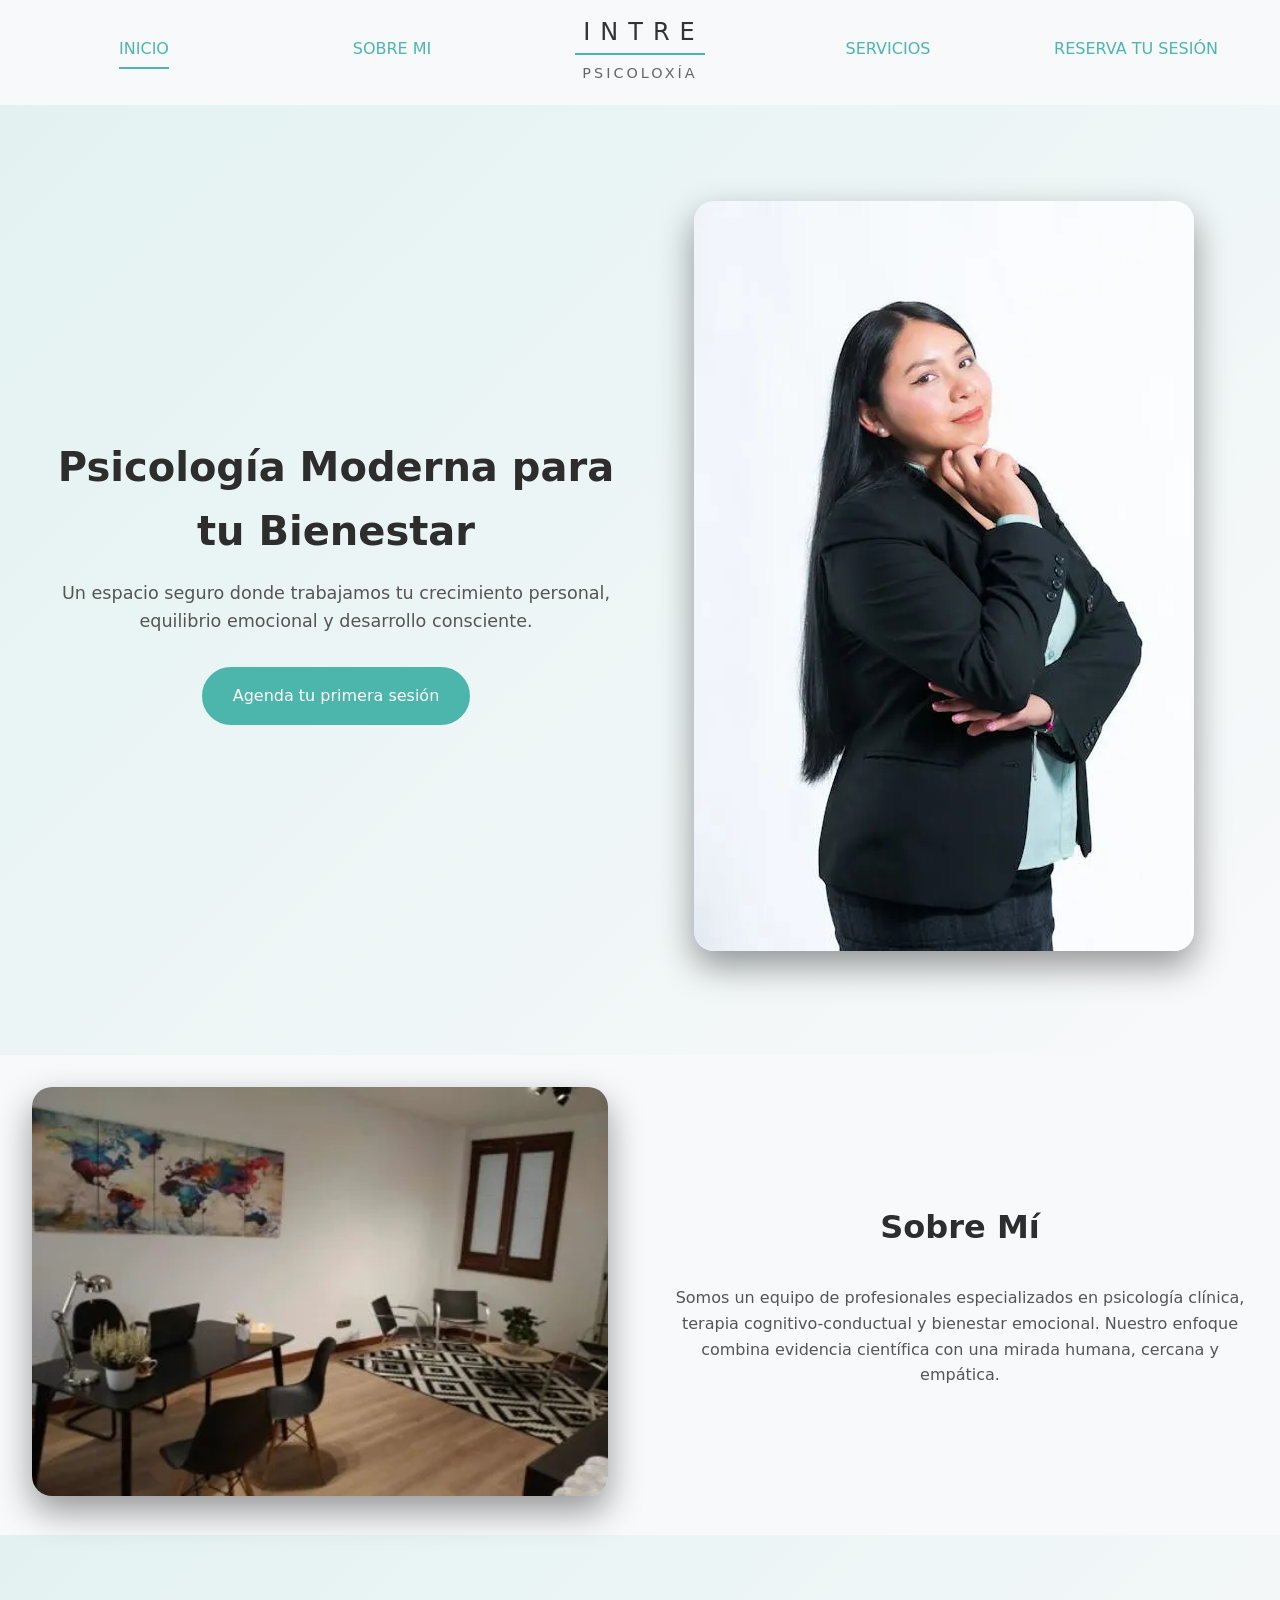
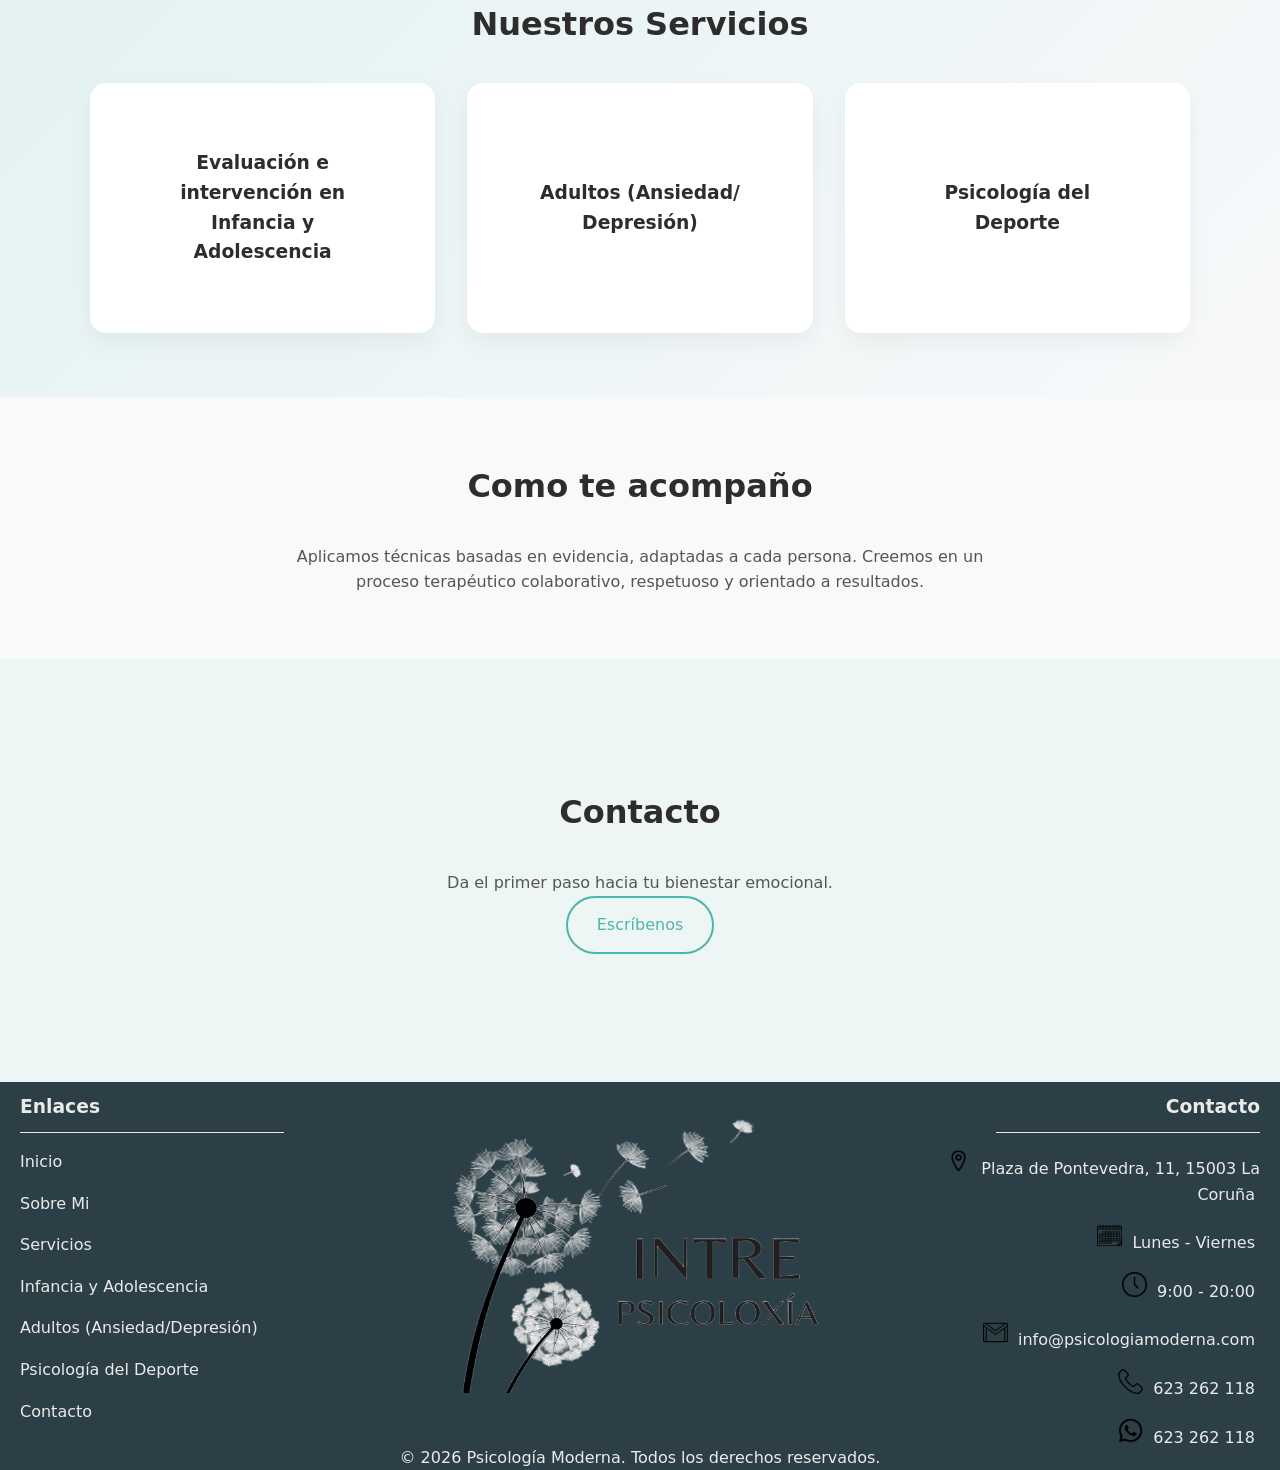
==== commit 70af51c1: "update" ====
--- a/index.html
+++ b/index.html
@@ -45,11 +45,17 @@
         </p>
         <a href="#contacto" class="btn-primary">Agenda tu primera sesión</a>
       </div>
+      <div class="hero-image">
+        <img src="./assets/img/foto-provisional.webp" alt="prueba">
+      </div>
     </section>
       <!-- SOBRE NOSOTROS -->
     <section class="about">
+      <div class="about-image">
+        <img width="800" height="568" src="./assets/img/gabinete.webp" alt="Gabinete">
+      </div>
       <div class="container">
-        <h2>Sobre Nosotros</h2>
+        <h2>Sobre Mí</h2>
         <p>
           Somos un equipo de profesionales especializados en psicología clínica,
           terapia cognitivo-conductual y bienestar emocional. Nuestro enfoque combina
@@ -63,16 +69,40 @@
         <h2>Nuestros Servicios</h2>
         <div class="services-grid">
           <article class="card">
-            <h3>Evaluación e intervención en Infancia y Adolescencia</h3>
-            <p>Acompañamiento personalizado para ansiedad, estrés, autoestima y más.</p>
+            <div class="card-front">
+              <h3>Evaluación e intervención en Infancia y Adolescencia</h3>
+            </div>
+            <div class="card-back">
+              <p>
+                Proceso de identificar necesidades en niños y adolescentes y 
+                aplicar apoyos para mejorar su desarrollo.
+              </p>
+              <a href="#" class="btn-arrow">&rarr;</a>
+            </div>
           </article>
           <article class="card">
-            <h3>Adultos (Ansiedad/Depresión)</h3>
-            <p>Mejora la comunicación y fortalece el vínculo emocional.</p>
+            <div class="card-front">
+              <h3>Adultos (Ansiedad/ Depresión)</h3>
+            </div>
+            <div class="card-back">
+              <p>
+                Atención psicológica en adultos para identificar y tratar problemas de ansiedad y 
+                depresión, mejorando su bienestar emocional.
+              </p>
+              <a href="#" class="btn-arrow">&rarr;</a>
+            </div>
           </article>
           <article class="card">
-            <h3>Psicología del Deporte</h3>
-            <p>Sesiones cómodas y seguras desde cualquier lugar.</p>
+            <div class="card-front">
+              <h3>Psicología del Deporte</h3>
+            </div>
+            <div class="card-back">
+              <p>
+                Rama de la psicología que estudia y mejora el rendimiento y 
+                bienestar de las personas en el deporte.
+              </p>
+              <a href="#" class="btn-arrow">&rarr;</a>
+            </div>
           </article>
         </div>
       </div>
@@ -80,7 +110,7 @@
       <!-- METODOLOGÍA -->
     <section class="method">
       <div class="container">
-        <h2>Nuestra Metodología</h2>
+        <h2>Como te acompaño</h2>
         <p>
           Aplicamos técnicas basadas en evidencia, adaptadas a cada persona.
           Creemos en un proceso terapéutico colaborativo, respetuoso y orientado a resultados.
--- a/estilos/estilos.css
+++ b/estilos/estilos.css
@@ -90,7 +90,6 @@
   top: auto;
   left: 50%;
   transform: translateX(-50%);
-  background-color: #fdf5eb;
   min-width: 200px;
   border-radius: 15px;
   box-shadow: 0 10px 25px rgba(0, 0, 0, 0.15);
@@ -157,8 +156,23 @@
   background: linear-gradient(135deg, #e3f2f1, #f8f9fb);
   padding: 6rem 2rem;
   text-align: center;
-}
-
+  display: flex;
+  align-items: center;
+  justify-content: space-between;
+}
+.hero-content {
+  margin: 0 auto;
+  flex: 1;
+}
+.hero-image {
+  flex: 1;
+}
+.hero-image img {
+  max-width: 100%;
+  height: auto;
+  border-radius: 20px;
+  box-shadow: 0 15px 35px rgba(0, 0, 0, 0.4);
+}
 .hero h1 {
   font-size: 2.5rem;
   font-weight: 600;
@@ -227,6 +241,29 @@
   text-align: center;
   color: #555;
 }
+.about {
+  display: flex;
+  align-items: center;
+  justify-content: space-between;
+}
+.about-image {
+  flex: 1;
+  margin: 0 auto;
+  padding: 2rem;
+  text-align: center;
+}
+.about-image img {
+  max-width: 100%;
+  height: auto;
+  border-radius: 20px;
+  box-shadow: 0 15px 35px rgba(0, 0, 0, 0.4);
+  align-items: center;
+}
+.about .container {
+  flex: 1;
+  padding: 0 2rem;
+}
+
 
 
 /* ===== SERVICIOS ===== */
@@ -249,21 +286,95 @@
   box-shadow: 0 10px 25px rgba(0, 0, 0, 0.05);
   transition: all 0.3s ease;
   text-align: center;
-}
-
-.card h3 {
-  margin-bottom: 1rem;
-  font-weight: 600;
-}
-
-.card p {
-  color: #666;
-  font-size: 0.95rem;
-}
+  
+  /* Contenedor relativo para las capas */
+  position: relative;
+  overflow: hidden;
+  height: 250px; /* Altura fija para que el intercambio sea simétrico */
+  display: flex;
+  align-items: center;
+  justify-content: center;
+}
+
+/* Estilo común para ambas capas */
+.card-front, .card-back {
+  width: 100%;
+  padding: 2rem;
+  transition: all 0.4s ease-in-out;
+}
+
+/* Capa del Título (Visible por defecto) */
+.card-front {
+  opacity: 1;
+  transform: translateY(0);
+}
+
+/* Capa del Texto + Botón (Oculta abajo) */
+.card-back {
+  position: absolute;
+  opacity: 0;
+  transform: translateY(30px); /* Viene desde abajo */
+  pointer-events: none;
+}
+.card-back p {
+  margin-bottom: 10px;
+  line-height: 1.4;
+}
+
+/* --- EL EFECTO HOVER --- */
 
 .card:hover {
   transform: translateY(-5px);
-  box-shadow: 0 15px 35px rgba(0, 0, 0, 0.3);
+  box-shadow: 0 15px 35px rgba(0, 0, 0, 0.15);
+}
+
+/* El título sube y se desvanece */
+.card:hover .card-front {
+  opacity: 0;
+  transform: translateY(-30px);
+}
+
+/* La descripción sube y aparece */
+.card:hover .card-back {
+  opacity: 1;
+  transform: translateY(0);
+  pointer-events: auto;
+}
+
+/* Estilo del botón */
+.btn-arrow {
+  display: inline-flex;
+  align-items: center;
+  justify-content: center;
+  width: 35px;
+  height: 35px;
+  background-color: #4db6ac;
+  color: white;
+  border: 1px solid #4db6ac;
+  text-decoration: none;
+  border-radius: 40%; /* Lo hace circular */
+  font-size: 1rem;
+  transition: all 0.3s ease;
+  margin-top: 5px;
+  opacity: 1;
+  position: absolute;
+  bottom: 15px;
+  right: 15px;
+}
+.btn-arrow:hover {
+  background-color: white;
+  transform: scale(1.1);
+  color: #4db6ac;
+}
+.card:hover .card-front {
+  opacity: 0;
+  transform: translateY(-20px);
+}
+
+.card:hover .card-back {
+  opacity: 1;
+  transform: translateY(0);
+  pointer-events: auto;
 }
 
 /* ===== CONTACTO ===== */
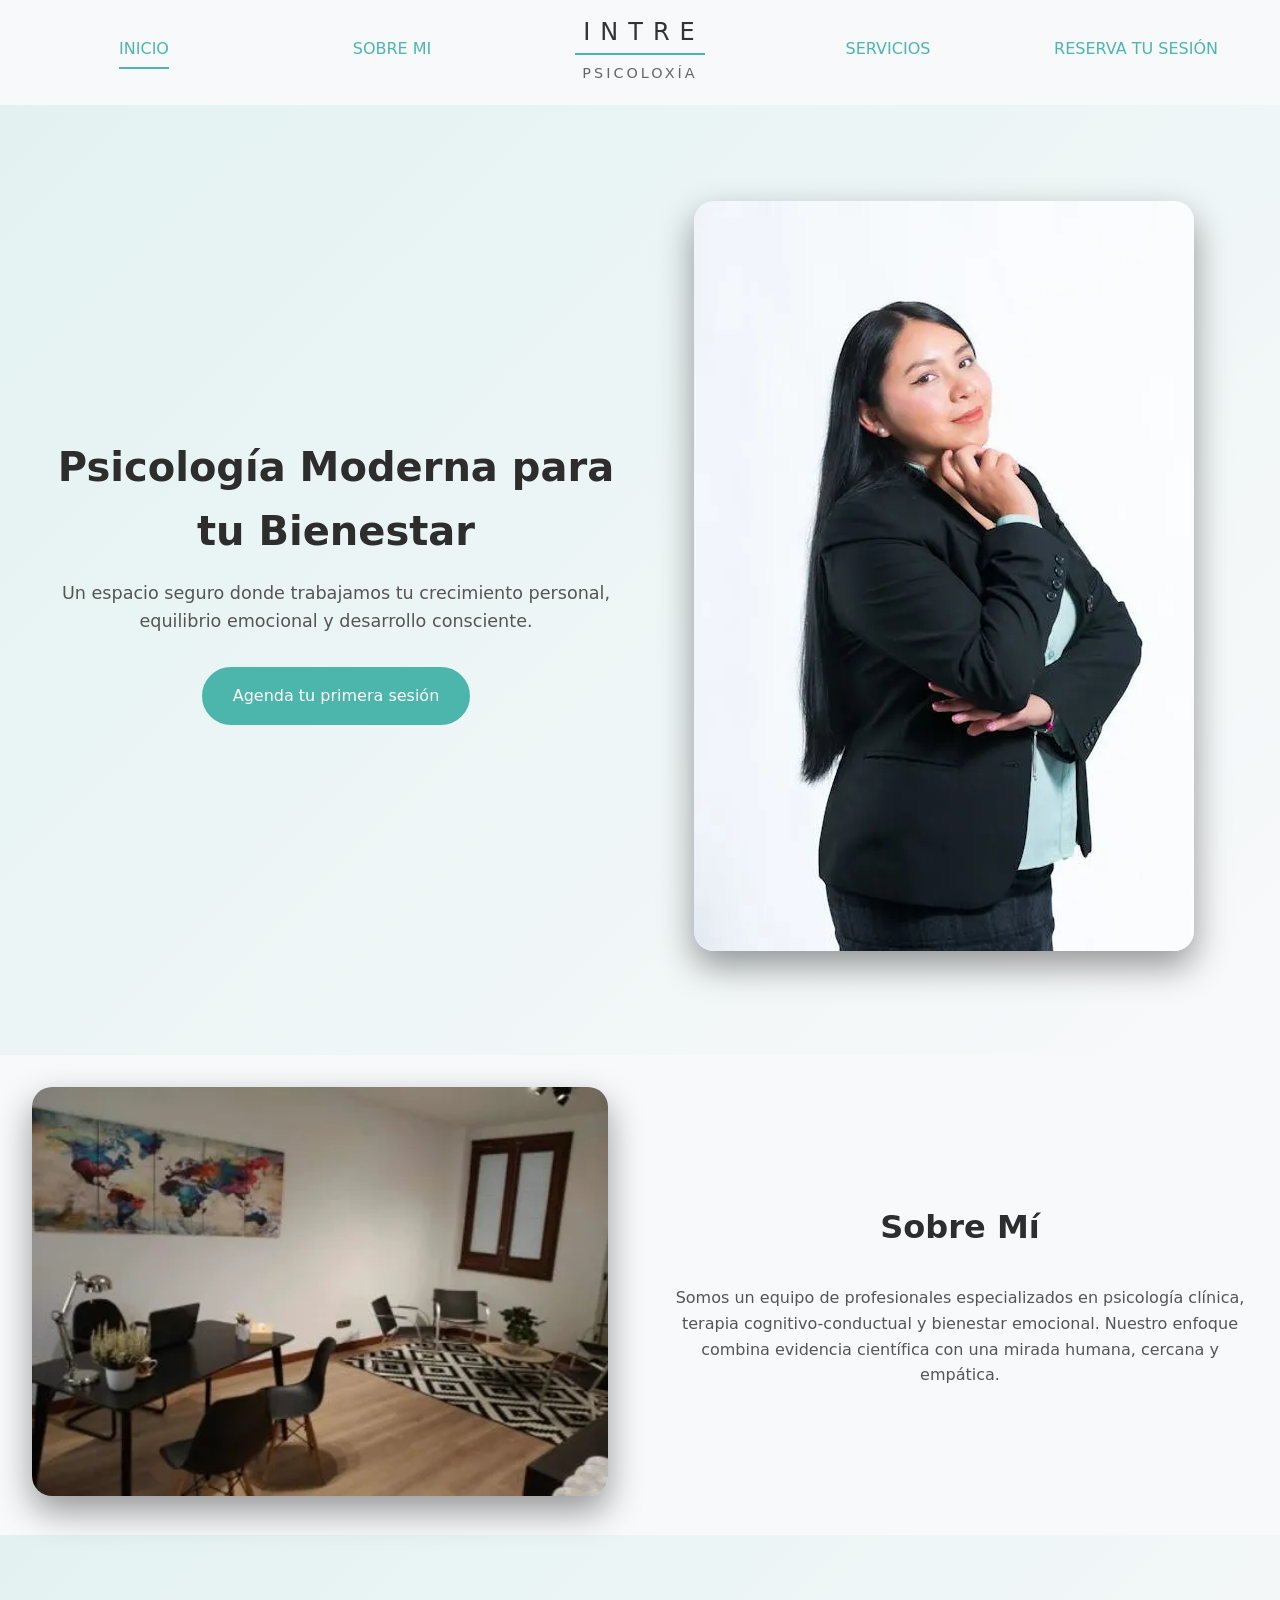
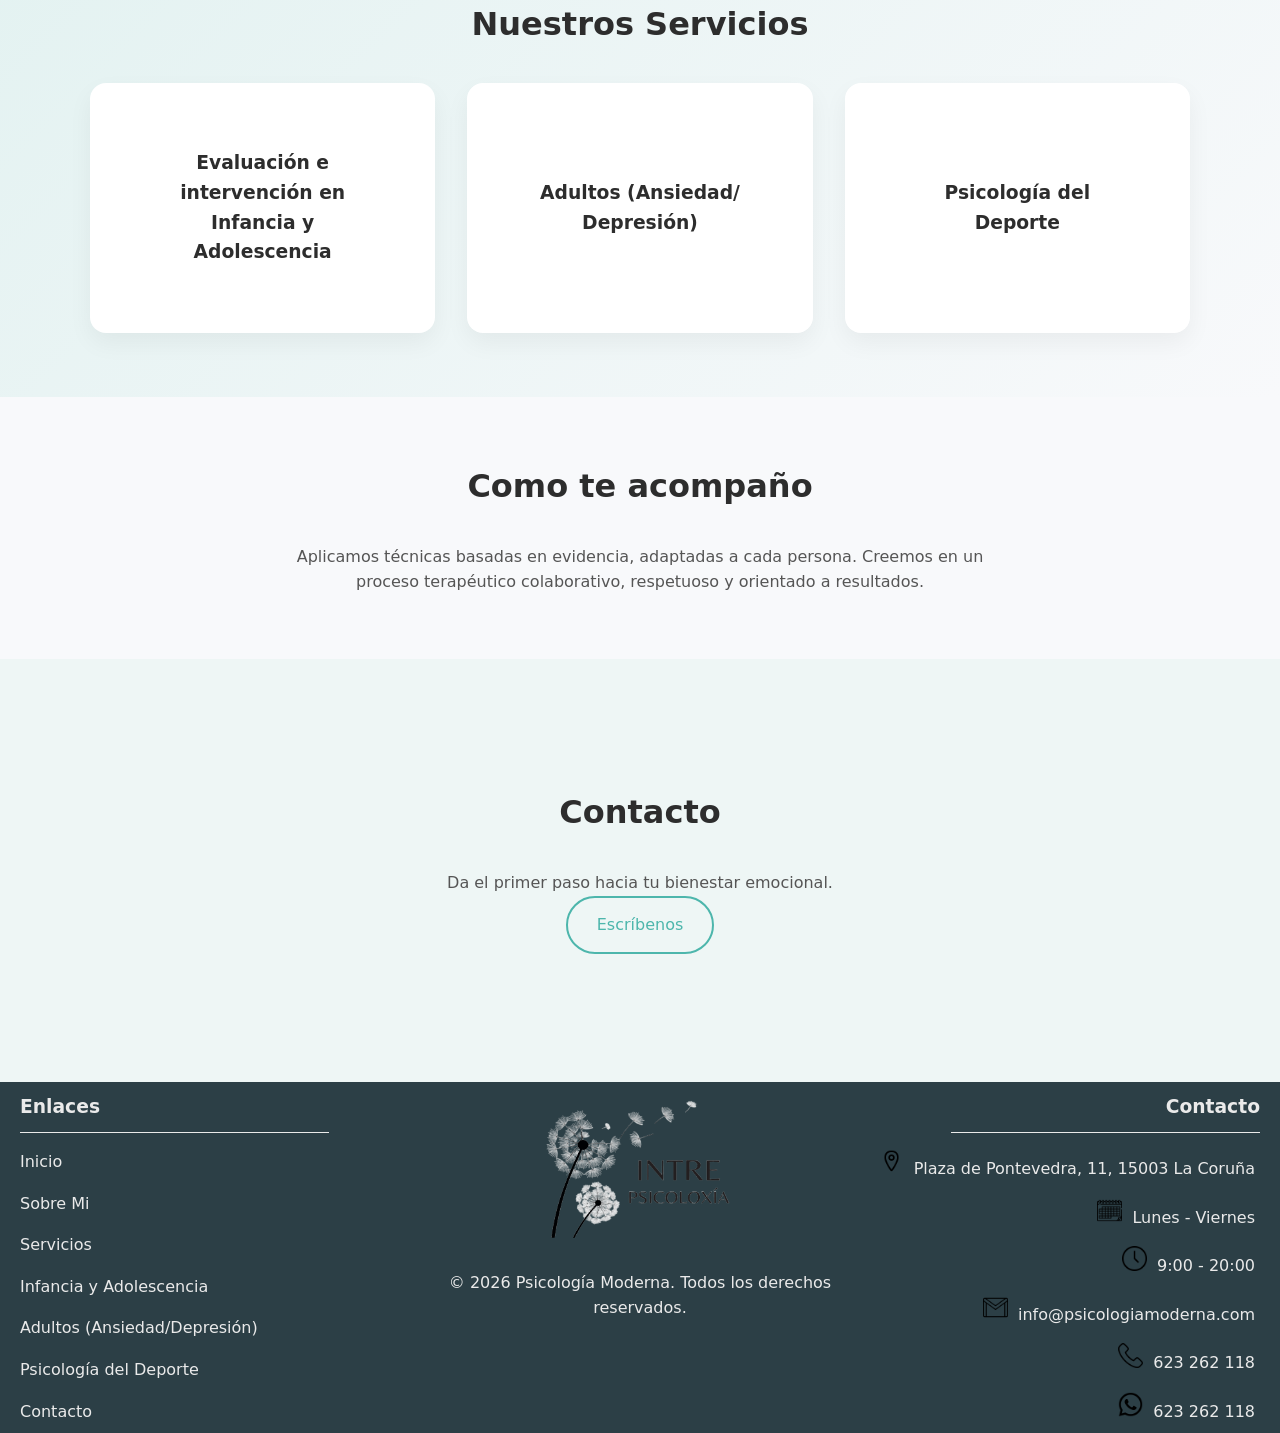
==== commit 04b0ae87: "0.4" ====
--- a/index.html
+++ b/index.html
@@ -143,7 +143,7 @@
       </ul>
     </div>
     <div class="logo-footer">
-      <a href="#"><img width="500" height="350" src="./assets/img/IntreLogo.png"></a>
+      <a href="#"><img width="250" height="175" src="./assets/img/IntreLogo.png"></a>
       <span>
         © 2026 Psicología Moderna. Todos los derechos reservados.
       </span>
--- a/estilos/estilos.css
+++ b/estilos/estilos.css
@@ -197,7 +197,7 @@
   border-radius: 50px;
   text-decoration: none;
   font-weight: 500;
-  transition: all 1.5s ease;
+  transition: all 0.7s ease;
 }
 
 .btn-primary {
@@ -612,4 +612,96 @@
   .info-grid-custom {
     grid-template-columns: 1fr; /* Una columna en pantallas pequeñas */
   }
+}
+/* ===== RESPONSIVE MÓVILES ===== */
+@media (max-width: 768px) {
+
+  /* NAVBAR */
+  .navBarlist {
+    flex-direction: column;
+    gap: 10px;
+    padding: 10px 0;
+  }
+
+  .navBarlist li {
+    width: 100%;
+  }
+
+  /* HERO */
+  .hero {
+    flex-direction: column;
+    text-align: center;
+    padding: 3rem 1rem;
+  }
+
+  .hero-content,
+  .hero-image {
+    width: 100%;
+  }
+
+  .hero h1 {
+    font-size: 1.8rem;
+  }
+
+  /* ABOUT */
+  .about {
+    flex-direction: column;
+  }
+
+  .about .container {
+    padding: 0;
+  }
+
+  /* CARDS (SERVICIOS) */
+  .card {
+    height: auto; /* evita problemas en móvil */
+    padding: 1.5rem;
+  }
+
+  .card-front,
+  .card-back {
+    position: static;
+    opacity: 1;
+    transform: none;
+    pointer-events: auto;
+  }
+
+  /* quitar efecto hover en móvil */
+  .card:hover .card-front,
+  .card:hover .card-back {
+    transform: none;
+    opacity: 1;
+  }
+
+  /* BOTONES */
+  .btn-primary,
+  .btn-secondary {
+    width: 100%;
+    text-align: center;
+    margin-bottom: 10px;
+  }
+
+  /* FOOTER */
+  footer {
+    flex-direction: column;
+    text-align: center;
+    gap: 20px;
+  }
+
+  .enlaces-footer,
+  .contacto-footer {
+    margin: 0;
+    text-align: center;
+  }
+
+  .span-contacto,
+  .enlaces-footer span {
+    margin: 10px auto;
+  }
+
+  /* MAPA */
+  .mapa-centrado {
+    width: 95%;
+    height: 300px;
+  }
 }
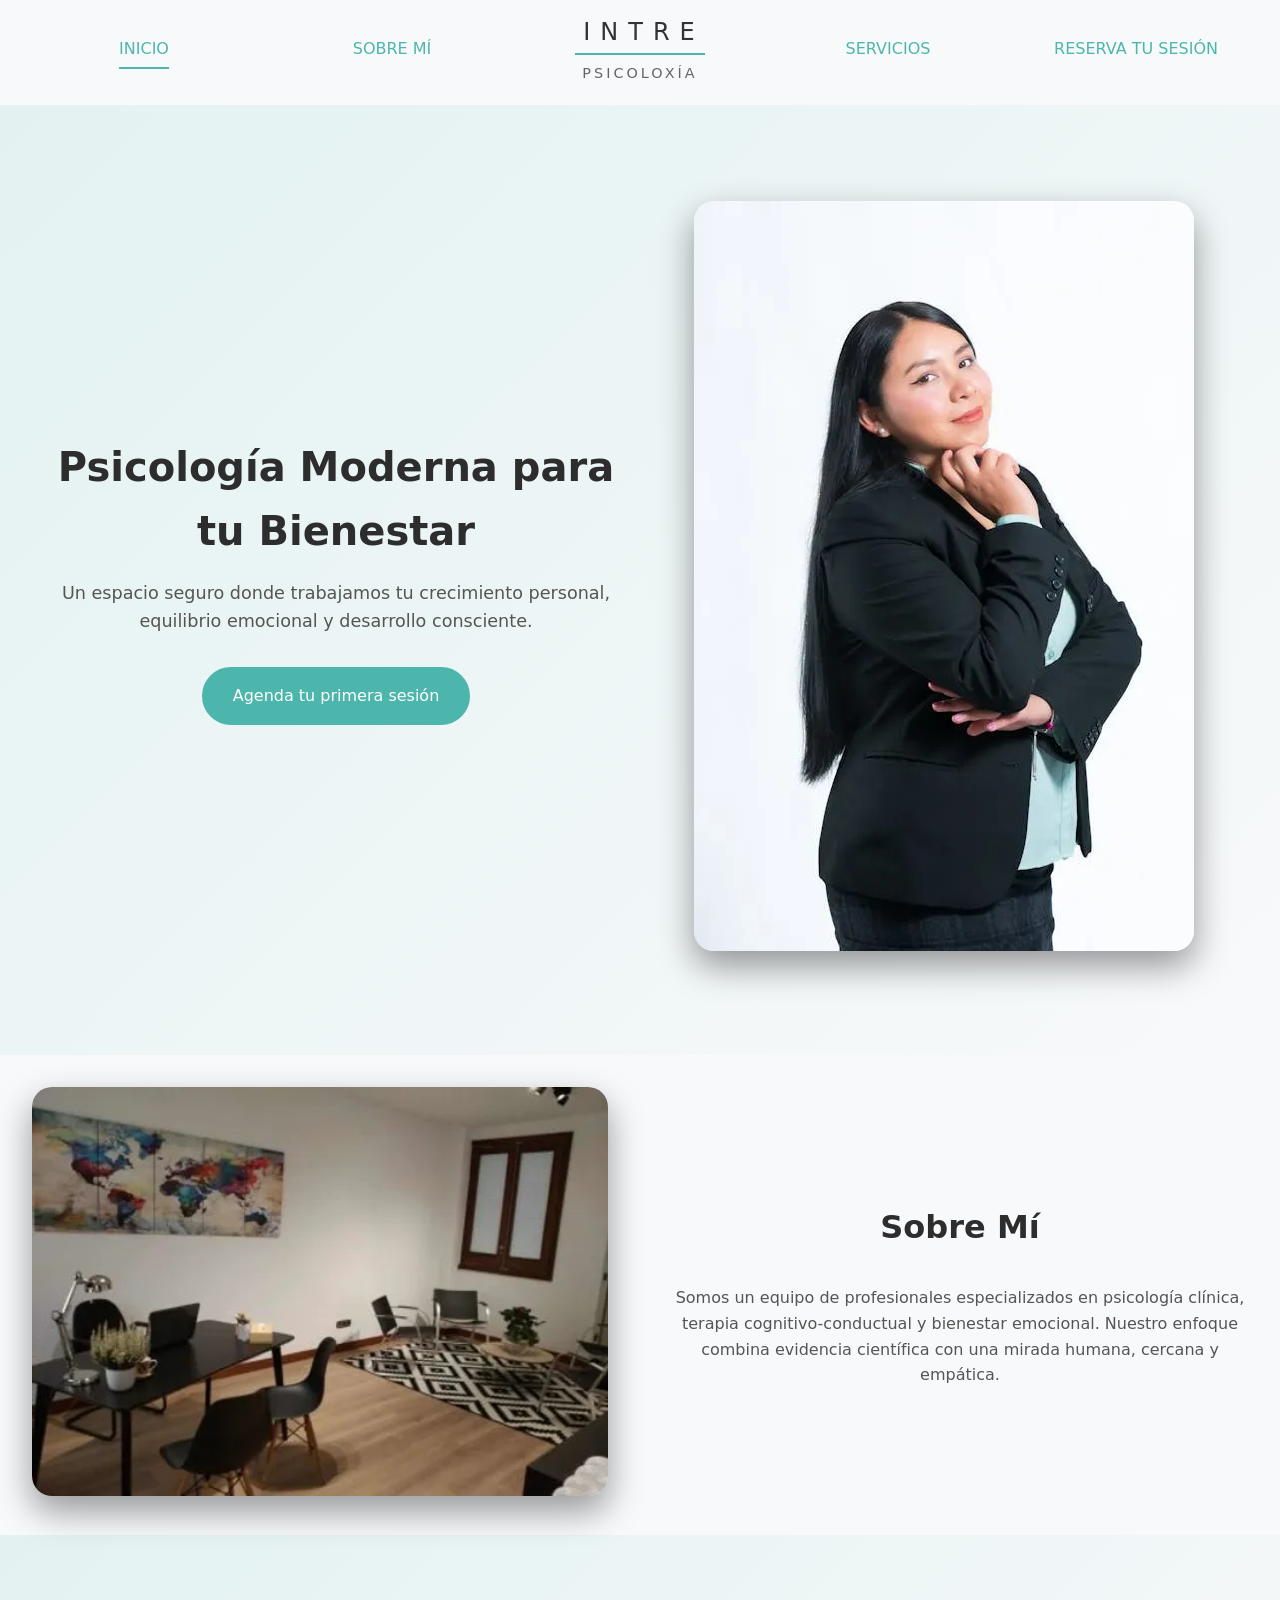
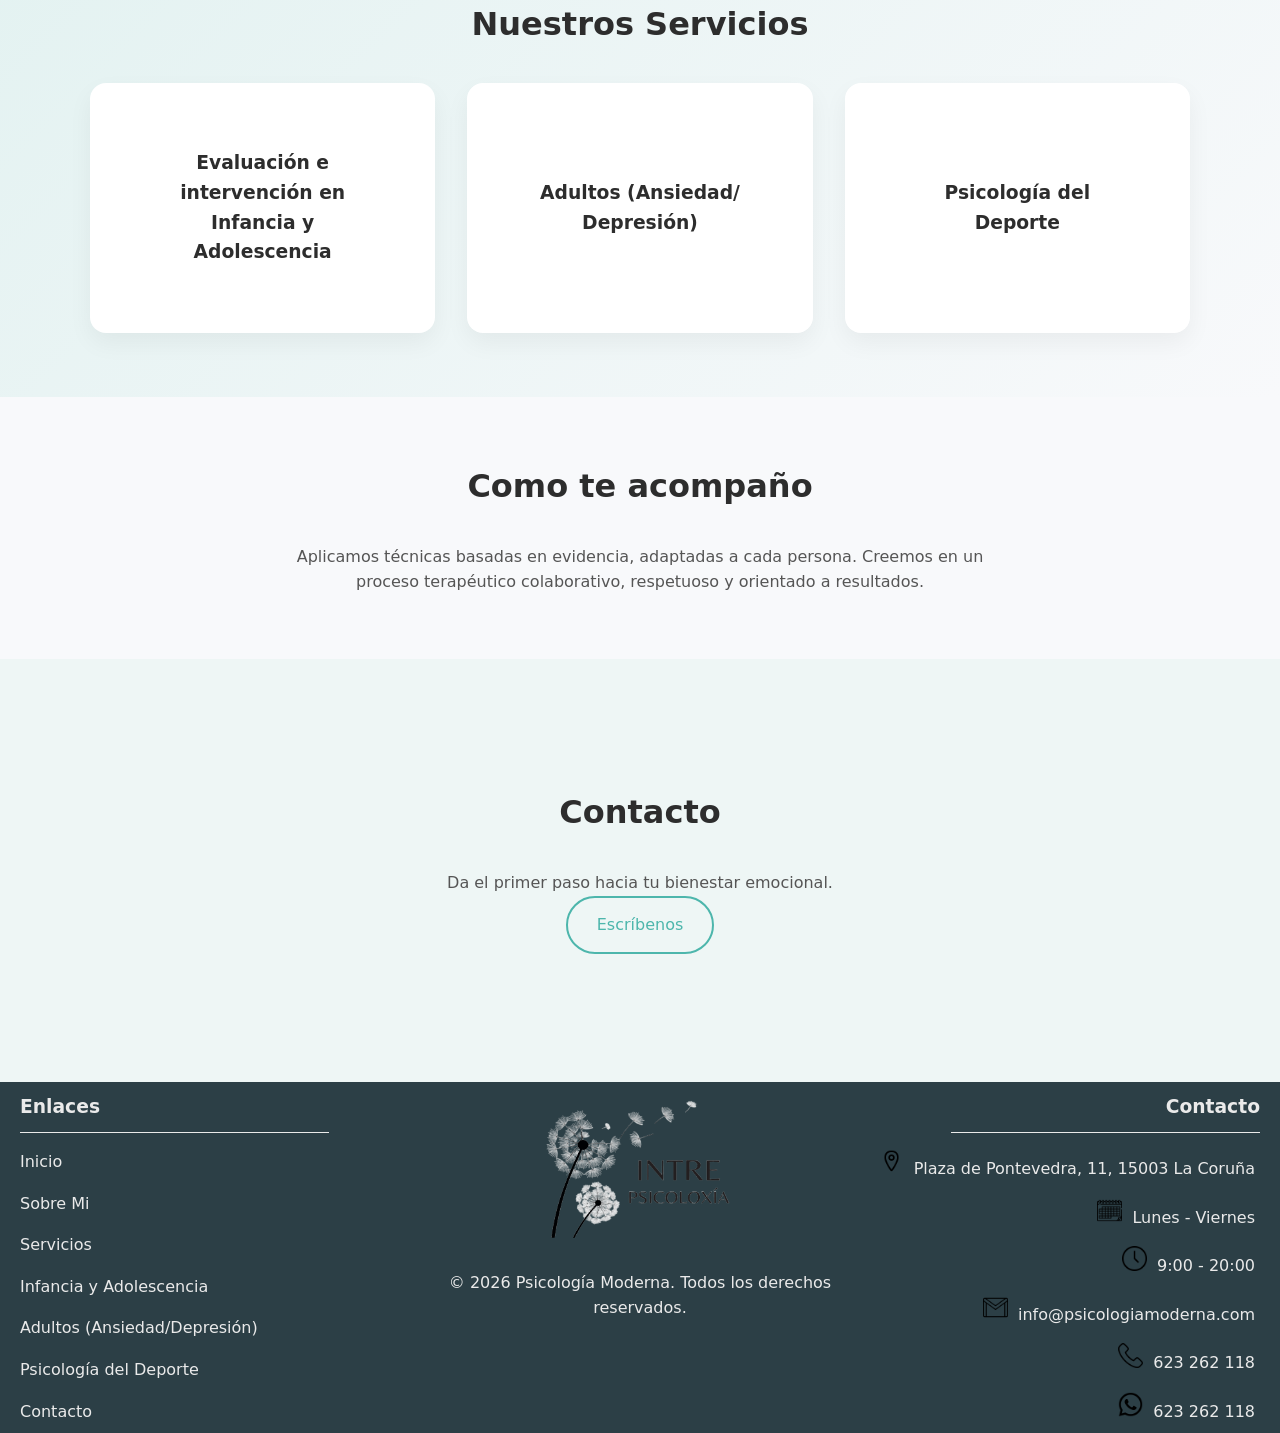
==== commit 34f639e9: "af" ====
--- a/index.html
+++ b/index.html
@@ -12,7 +12,7 @@
     <nav class="navBar">
       <ul class="navBarlist">
         <li><a class="enlace active" href="#">INICIO</a></li>
-          <li><a class="enlace" href="#">SOBRE MI</a></li>
+          <li><a class="enlace" href="./views/sobreMi.html">SOBRE MÍ</a></li>
             <li class="logo-item">
               <div class="logo-intre">
                 <a href="#">
--- a/estilos/estilos.css
+++ b/estilos/estilos.css
@@ -129,12 +129,20 @@
   padding: 0;
   box-sizing: border-box;
 }
+html, body {
+  height: 100%;
+}
 
 body {
+  display: flex;
+  flex-direction: column;
   font-family: 'Segoe UI', system-ui, -apple-system, sans-serif;
   background-color: #f8f9fb;
   color: #2d2d2d;
   line-height: 1.6;
+}
+main {
+  flex: 1;
 }
 
 
@@ -406,7 +414,7 @@
   justify-content: space-between;
   align-items: stretch;
   gap: 40px;
-  margin: auto;
+  margin: 0;
 }
 .enlaces-footer {
   margin-left: 20px;
